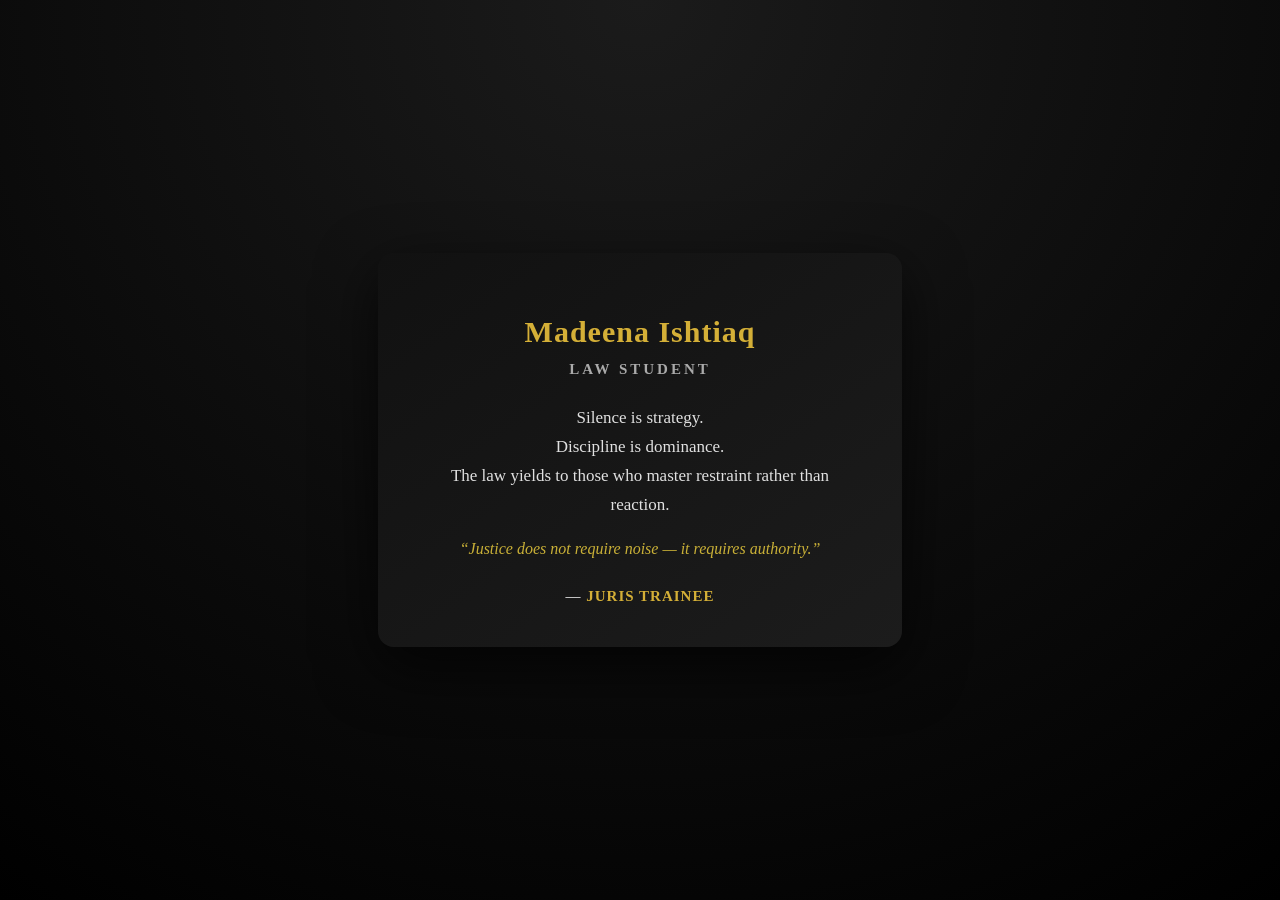
==== index.html @ c1be45f3 "Update index.html" ====
<!DOCTYPE html>
<html lang="en">
<head>
<meta charset="UTF-8">
<title>MAGISTRATE</title>

<style>
body {
  margin: 0;
  height: 100vh;
  background: radial-gradient(circle at top, #1b1b1b, #000000);
  display: flex;
  justify-content: center;
  align-items: center;
  font-family: "Georgia", serif;
  overflow: hidden;
}

.card {
  background: linear-gradient(145deg, #111, #1c1c1c);
  padding: 42px;
  border-radius: 16px;
  max-width: 440px;
  width: 85%;
  text-align: center;
  box-shadow: 0 20px 60px rgba(0,0,0,0.7);
  animation: fadeIn 2.5s ease forwards;
}

h1 {
  font-size: 30px;
  color: #d4af37; /* gold */
  margin-bottom: 6px;
  letter-spacing: 1px;
}

h2 {
  font-size: 15px;
  color: #aaa;
  letter-spacing: 3px;
  margin-bottom: 26px;
}

p {
  font-size: 17px;
  line-height: 1.7;
  color: #e0e0e0;
}

.quote {
  margin-top: 20px;
  font-style: italic;
  color: #c9b037;
  font-size: 16px;
}

.signature {
  margin-top: 30px;
  font-size: 15px;
  letter-spacing: 1px;
  color: #ffffff;
}

.signature b {
  color: #d4af37;
}

/* Animation */
@keyframes fadeIn {
  from {
    opacity: 0;
    transform: translateY(25px);
  }
  to {
    opacity: 1;
    transform: translateY(0);
  }
}
</style>
</head>

<body>

<div class="card">
  <h1>Madeena Ishtiaq</h1>
  <h2>LAW STUDENT</h2>

  <p>
    Silence is strategy.<br>
    Discipline is dominance.<br>
    The law yields to those who master restraint rather than reaction.
  </p>

  <div class="quote">
    “Justice does not require noise — it requires authority.”
  </div>

  <div class="signature">
    — <b>JURIS TRAINEE</b>
  </div>
</div>

<audio autoplay loop>
  <source src="https://www.bensound.com/bensound-music/bensound-epic.mp3" type="audio/mpeg">
</audio>

</body>
</html>
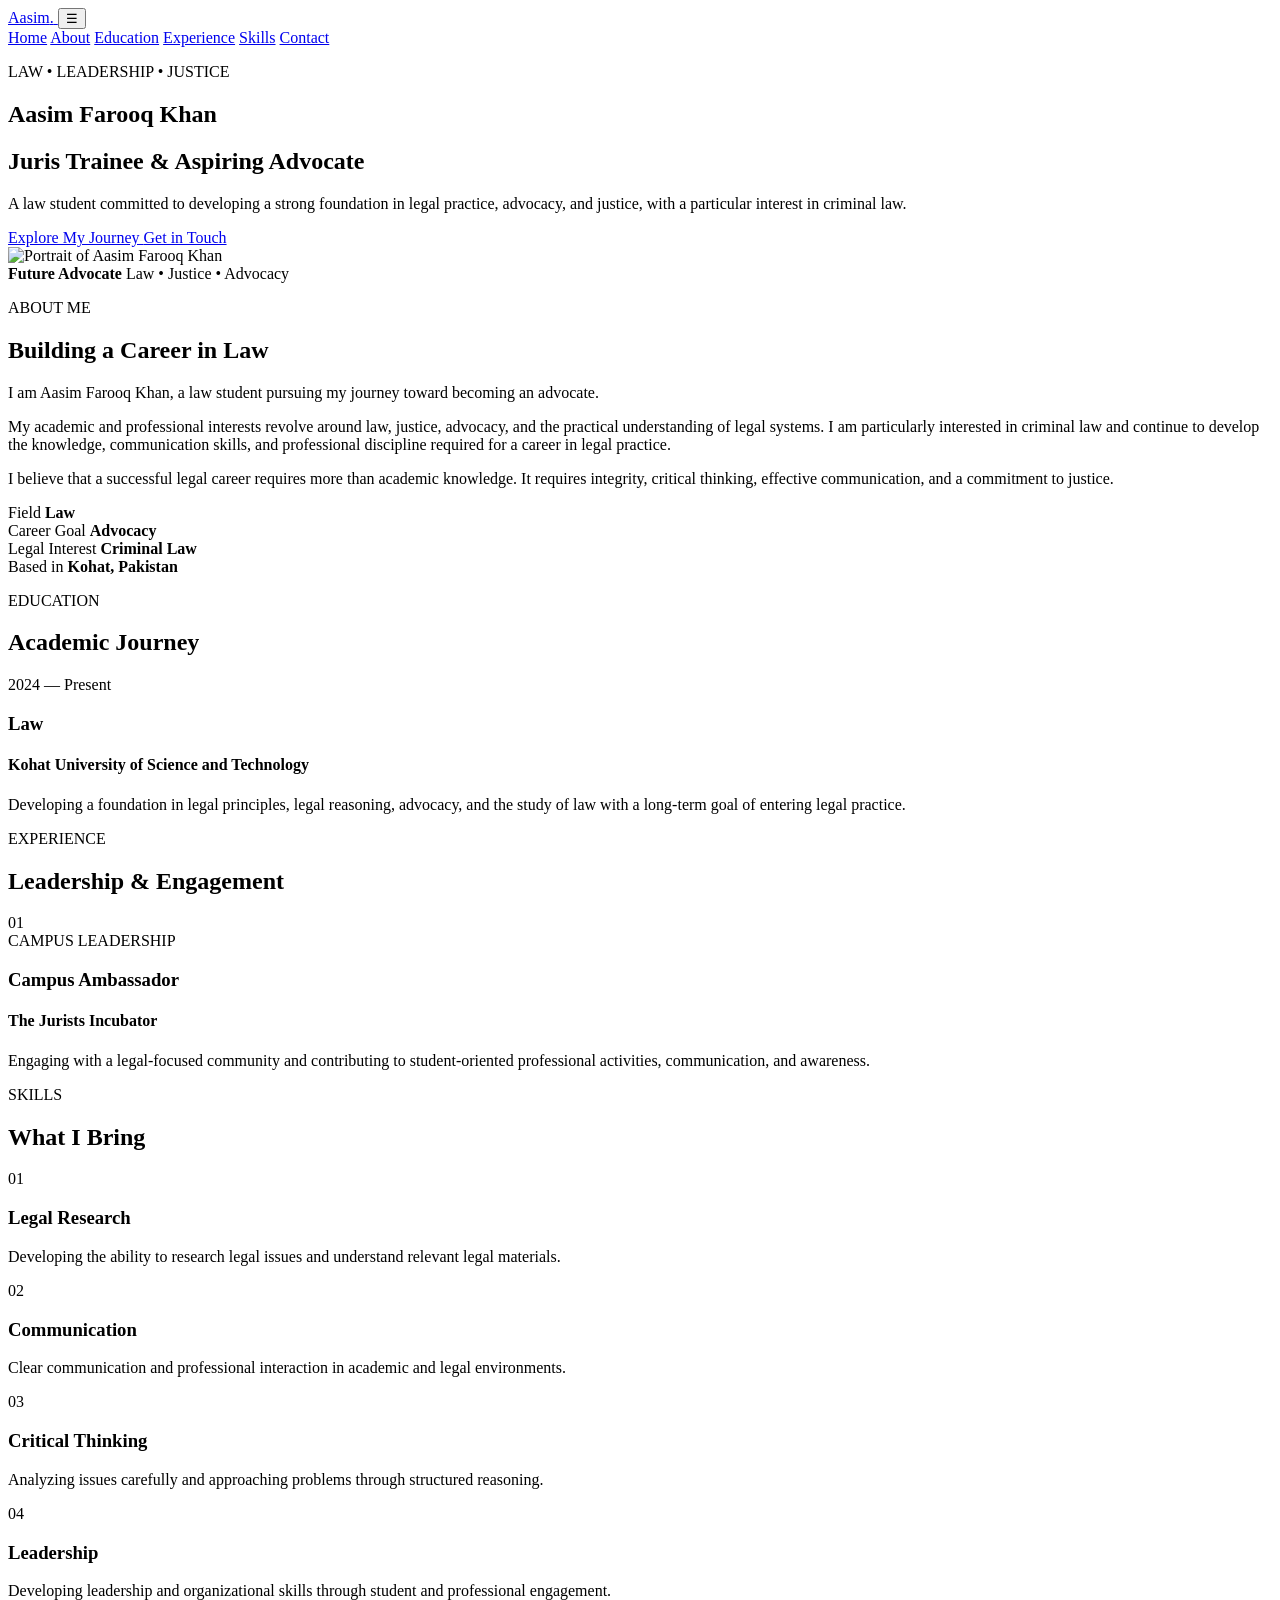
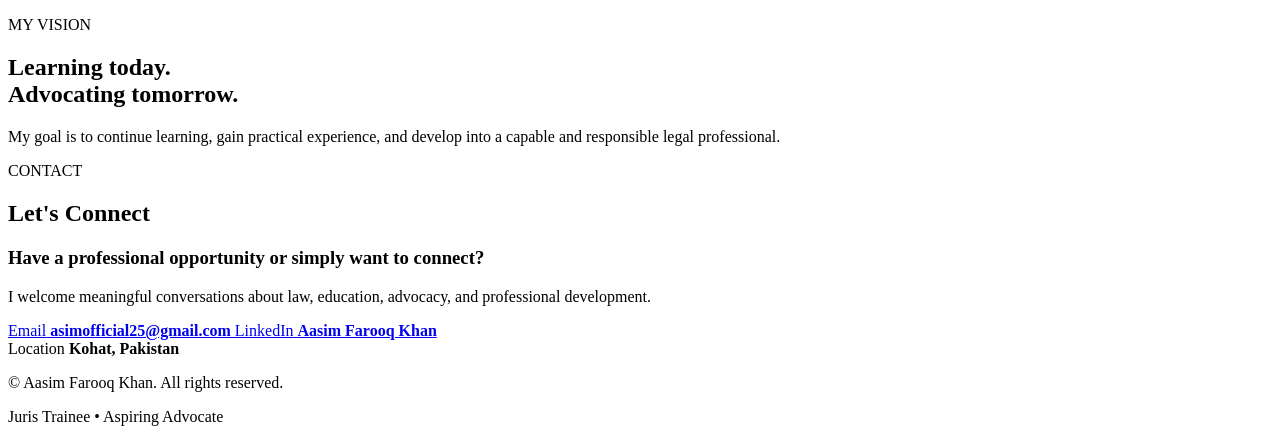
==== commit 9b128f72: "Create index.html" ====
--- a/index.html
+++ b/index.html
@@ -1,108 +1,440 @@
 <!DOCTYPE html>
 <html lang="en">
 <head>
-<meta charset="UTF-8">
-<title>MAGISTRATE</title>
-
-<style>
-body {
-  margin: 0;
-  height: 100vh;
-  background: radial-gradient(circle at top, #1b1b1b, #000000);
-  display: flex;
-  justify-content: center;
-  align-items: center;
-  font-family: "Georgia", serif;
-  overflow: hidden;
-}
-
-.card {
-  background: linear-gradient(145deg, #111, #1c1c1c);
-  padding: 42px;
-  border-radius: 16px;
-  max-width: 440px;
-  width: 85%;
-  text-align: center;
-  box-shadow: 0 20px 60px rgba(0,0,0,0.7);
-  animation: fadeIn 2.5s ease forwards;
-}
-
-h1 {
-  font-size: 30px;
-  color: #d4af37; /* gold */
-  margin-bottom: 6px;
-  letter-spacing: 1px;
-}
-
-h2 {
-  font-size: 15px;
-  color: #aaa;
-  letter-spacing: 3px;
-  margin-bottom: 26px;
-}
-
-p {
-  font-size: 17px;
-  line-height: 1.7;
-  color: #e0e0e0;
-}
-
-.quote {
-  margin-top: 20px;
-  font-style: italic;
-  color: #c9b037;
-  font-size: 16px;
-}
-
-.signature {
-  margin-top: 30px;
-  font-size: 15px;
-  letter-spacing: 1px;
-  color: #ffffff;
-}
-
-.signature b {
-  color: #d4af37;
-}
-
-/* Animation */
-@keyframes fadeIn {
-  from {
-    opacity: 0;
-    transform: translateY(25px);
-  }
-  to {
-    opacity: 1;
-    transform: translateY(0);
-  }
-}
-</style>
+    <meta charset="UTF-8">
+    <meta name="viewport" content="width=device-width, initial-scale=1.0">
+
+    <title>Aasim Farooq Khan | Juris Trainee</title>
+
+    <meta name="description"
+          content="Personal career website of Aasim Farooq Khan, a law student and aspiring advocate with an interest in criminal law.">
+
+    <link rel="stylesheet" href="style.css">
 </head>
 
 <body>
 
-<div class="card">
-  <h1>Madeena Ishtiaq</h1>
-  <h2>LAW STUDENT</h2>
-
-  <p>
-    Silence is strategy.<br>
-    Discipline is dominance.<br>
-    The law yields to those who master restraint rather than reaction.
-  </p>
-
-  <div class="quote">
-    “Justice does not require noise — it requires authority.”
-  </div>
-
-  <div class="signature">
-    — <b>JURIS TRAINEE</b>
-  </div>
-</div>
-
-<audio autoplay loop>
-  <source src="https://www.bensound.com/bensound-music/bensound-epic.mp3" type="audio/mpeg">
-</audio>
+    <!-- Navigation -->
+    <header class="navbar">
+        <div class="container nav-container">
+
+            <a href="#home" class="logo">
+                Aasim<span>.</span>
+            </a>
+
+            <button class="menu-toggle" id="menuToggle" aria-label="Open navigation">
+                ☰
+            </button>
+
+            <nav class="nav-links" id="navLinks">
+                <a href="#home">Home</a>
+                <a href="#about">About</a>
+                <a href="#education">Education</a>
+                <a href="#experience">Experience</a>
+                <a href="#skills">Skills</a>
+                <a href="#contact">Contact</a>
+            </nav>
+
+        </div>
+    </header>
+
+
+    <main>
+
+        <!-- Hero -->
+        <section class="hero" id="home">
+            <div class="container hero-container">
+
+                <div class="hero-content">
+
+                    <p class="eyebrow">
+                        LAW • LEADERSHIP • JUSTICE
+                    </p>
+
+                    <h1>
+                        Aasim Farooq
+                        <span>Khan</span>
+                    </h1>
+
+                    <h2>
+                        Juris Trainee & Aspiring Advocate
+                    </h2>
+
+                    <p class="hero-text">
+                        A law student committed to developing a strong foundation
+                        in legal practice, advocacy, and justice, with a particular
+                        interest in criminal law.
+                    </p>
+
+                    <div class="hero-buttons">
+                        <a href="#about" class="btn btn-primary">
+                            Explore My Journey
+                        </a>
+
+                        <a href="#contact" class="btn btn-outline">
+                            Get in Touch
+                        </a>
+                    </div>
+
+                </div>
+
+
+                <div class="hero-image">
+
+                    <div class="image-frame">
+                        <img
+                            src="assets/profile.jpg"
+                            alt="Portrait of Aasim Farooq Khan"
+                        >
+                    </div>
+
+                    <div class="image-caption">
+                        <strong>Future Advocate</strong>
+                        <span>Law • Justice • Advocacy</span>
+                    </div>
+
+                </div>
+
+            </div>
+        </section>
+
+
+        <!-- About -->
+        <section class="section" id="about">
+
+            <div class="container">
+
+                <div class="section-heading">
+                    <p class="section-label">ABOUT ME</p>
+                    <h2>Building a Career in Law</h2>
+                </div>
+
+                <div class="about-grid">
+
+                    <div class="about-text">
+
+                        <p>
+                            I am Aasim Farooq Khan, a law student pursuing my
+                            journey toward becoming an advocate.
+                        </p>
+
+                        <p>
+                            My academic and professional interests revolve around
+                            law, justice, advocacy, and the practical understanding
+                            of legal systems. I am particularly interested in
+                            criminal law and continue to develop the knowledge,
+                            communication skills, and professional discipline
+                            required for a career in legal practice.
+                        </p>
+
+                        <p>
+                            I believe that a successful legal career requires more
+                            than academic knowledge. It requires integrity,
+                            critical thinking, effective communication, and a
+                            commitment to justice.
+                        </p>
+
+                    </div>
+
+
+                    <div class="about-card">
+
+                        <div class="info-item">
+                            <span>Field</span>
+                            <strong>Law</strong>
+                        </div>
+
+                        <div class="info-item">
+                            <span>Career Goal</span>
+                            <strong>Advocacy</strong>
+                        </div>
+
+                        <div class="info-item">
+                            <span>Legal Interest</span>
+                            <strong>Criminal Law</strong>
+                        </div>
+
+                        <div class="info-item">
+                            <span>Based in</span>
+                            <strong>Kohat, Pakistan</strong>
+                        </div>
+
+                    </div>
+
+                </div>
+
+            </div>
+
+        </section>
+
+
+        <!-- Education -->
+        <section class="section section-alt" id="education">
+
+            <div class="container">
+
+                <div class="section-heading">
+                    <p class="section-label">EDUCATION</p>
+                    <h2>Academic Journey</h2>
+                </div>
+
+
+                <div class="timeline">
+
+                    <div class="timeline-item">
+
+                        <div class="timeline-dot"></div>
+
+                        <div class="timeline-content">
+
+                            <span class="timeline-date">
+                                2024 — Present
+                            </span>
+
+                            <h3>Law</h3>
+
+                            <h4>
+                                Kohat University of Science and Technology
+                            </h4>
+
+                            <p>
+                                Developing a foundation in legal principles,
+                                legal reasoning, advocacy, and the study of law
+                                with a long-term goal of entering legal practice.
+                            </p>
+
+                        </div>
+
+                    </div>
+
+                </div>
+
+            </div>
+
+        </section>
+
+
+        <!-- Experience -->
+        <section class="section" id="experience">
+
+            <div class="container">
+
+                <div class="section-heading">
+                    <p class="section-label">EXPERIENCE</p>
+                    <h2>Leadership & Engagement</h2>
+                </div>
+
+
+                <div class="experience-card">
+
+                    <div class="experience-number">
+                        01
+                    </div>
+
+                    <div class="experience-content">
+
+                        <span class="experience-tag">
+                            CAMPUS LEADERSHIP
+                        </span>
+
+                        <h3>
+                            Campus Ambassador
+                        </h3>
+
+                        <h4>
+                            The Jurists Incubator
+                        </h4>
+
+                        <p>
+                            Engaging with a legal-focused community and
+                            contributing to student-oriented professional
+                            activities, communication, and awareness.
+                        </p>
+
+                    </div>
+
+                </div>
+
+            </div>
+
+        </section>
+
+
+        <!-- Skills -->
+        <section class="section section-alt" id="skills">
+
+            <div class="container">
+
+                <div class="section-heading">
+                    <p class="section-label">SKILLS</p>
+                    <h2>What I Bring</h2>
+                </div>
+
+
+                <div class="skills-grid">
+
+                    <div class="skill-card">
+                        <span class="skill-icon">01</span>
+                        <h3>Legal Research</h3>
+                        <p>
+                            Developing the ability to research legal issues
+                            and understand relevant legal materials.
+                        </p>
+                    </div>
+
+                    <div class="skill-card">
+                        <span class="skill-icon">02</span>
+                        <h3>Communication</h3>
+                        <p>
+                            Clear communication and professional interaction
+                            in academic and legal environments.
+                        </p>
+                    </div>
+
+                    <div class="skill-card">
+                        <span class="skill-icon">03</span>
+                        <h3>Critical Thinking</h3>
+                        <p>
+                            Analyzing issues carefully and approaching
+                            problems through structured reasoning.
+                        </p>
+                    </div>
+
+                    <div class="skill-card">
+                        <span class="skill-icon">04</span>
+                        <h3>Leadership</h3>
+                        <p>
+                            Developing leadership and organizational skills
+                            through student and professional engagement.
+                        </p>
+                    </div>
+
+                </div>
+
+            </div>
+
+        </section>
+
+
+        <!-- Career Vision -->
+        <section class="vision">
+
+            <div class="container">
+
+                <div class="vision-content">
+
+                    <p class="section-label">
+                        MY VISION
+                    </p>
+
+                    <h2>
+                        Learning today.<br>
+                        Advocating tomorrow.
+                    </h2>
+
+                    <p>
+                        My goal is to continue learning, gain practical
+                        experience, and develop into a capable and responsible
+                        legal professional.
+                    </p>
+
+                </div>
+
+            </div>
+
+        </section>
+
+
+        <!-- Contact -->
+        <section class="section" id="contact">
+
+            <div class="container">
+
+                <div class="section-heading">
+                    <p class="section-label">CONTACT</p>
+                    <h2>Let's Connect</h2>
+                </div>
+
+
+                <div class="contact-grid">
+
+                    <div class="contact-intro">
+
+                        <h3>
+                            Have a professional opportunity or simply want to
+                            connect?
+                        </h3>
+
+                        <p>
+                            I welcome meaningful conversations about law,
+                            education, advocacy, and professional development.
+                        </p>
+
+                    </div>
+
+
+                    <div class="contact-details">
+
+                        <a
+                            href="mailto:asimofficial25@gmail.com"
+                            class="contact-item"
+                        >
+                            <span>Email</span>
+                            <strong>
+                                asimofficial25@gmail.com
+                            </strong>
+                        </a>
+
+                        <a
+                            href="https://www.linkedin.com/"
+                            target="_blank"
+                            rel="noopener noreferrer"
+                            class="contact-item"
+                        >
+                            <span>LinkedIn</span>
+                            <strong>
+                                Aasim Farooq Khan
+                            </strong>
+                        </a>
+
+                        <div class="contact-item">
+                            <span>Location</span>
+                            <strong>
+                                Kohat, Pakistan
+                            </strong>
+                        </div>
+
+                    </div>
+
+                </div>
+
+            </div>
+
+        </section>
+
+    </main>
+
+
+    <!-- Footer -->
+    <footer class="footer">
+
+        <div class="container footer-container">
+
+            <p>
+                © <span id="year"></span> Aasim Farooq Khan.
+                All rights reserved.
+            </p>
+
+            <p>
+                Juris Trainee • Aspiring Advocate
+            </p>
+
+        </div>
+
+    </footer>
+
+
+    <script src="script.js"></script>
 
 </body>
-</html>
+                          </html>
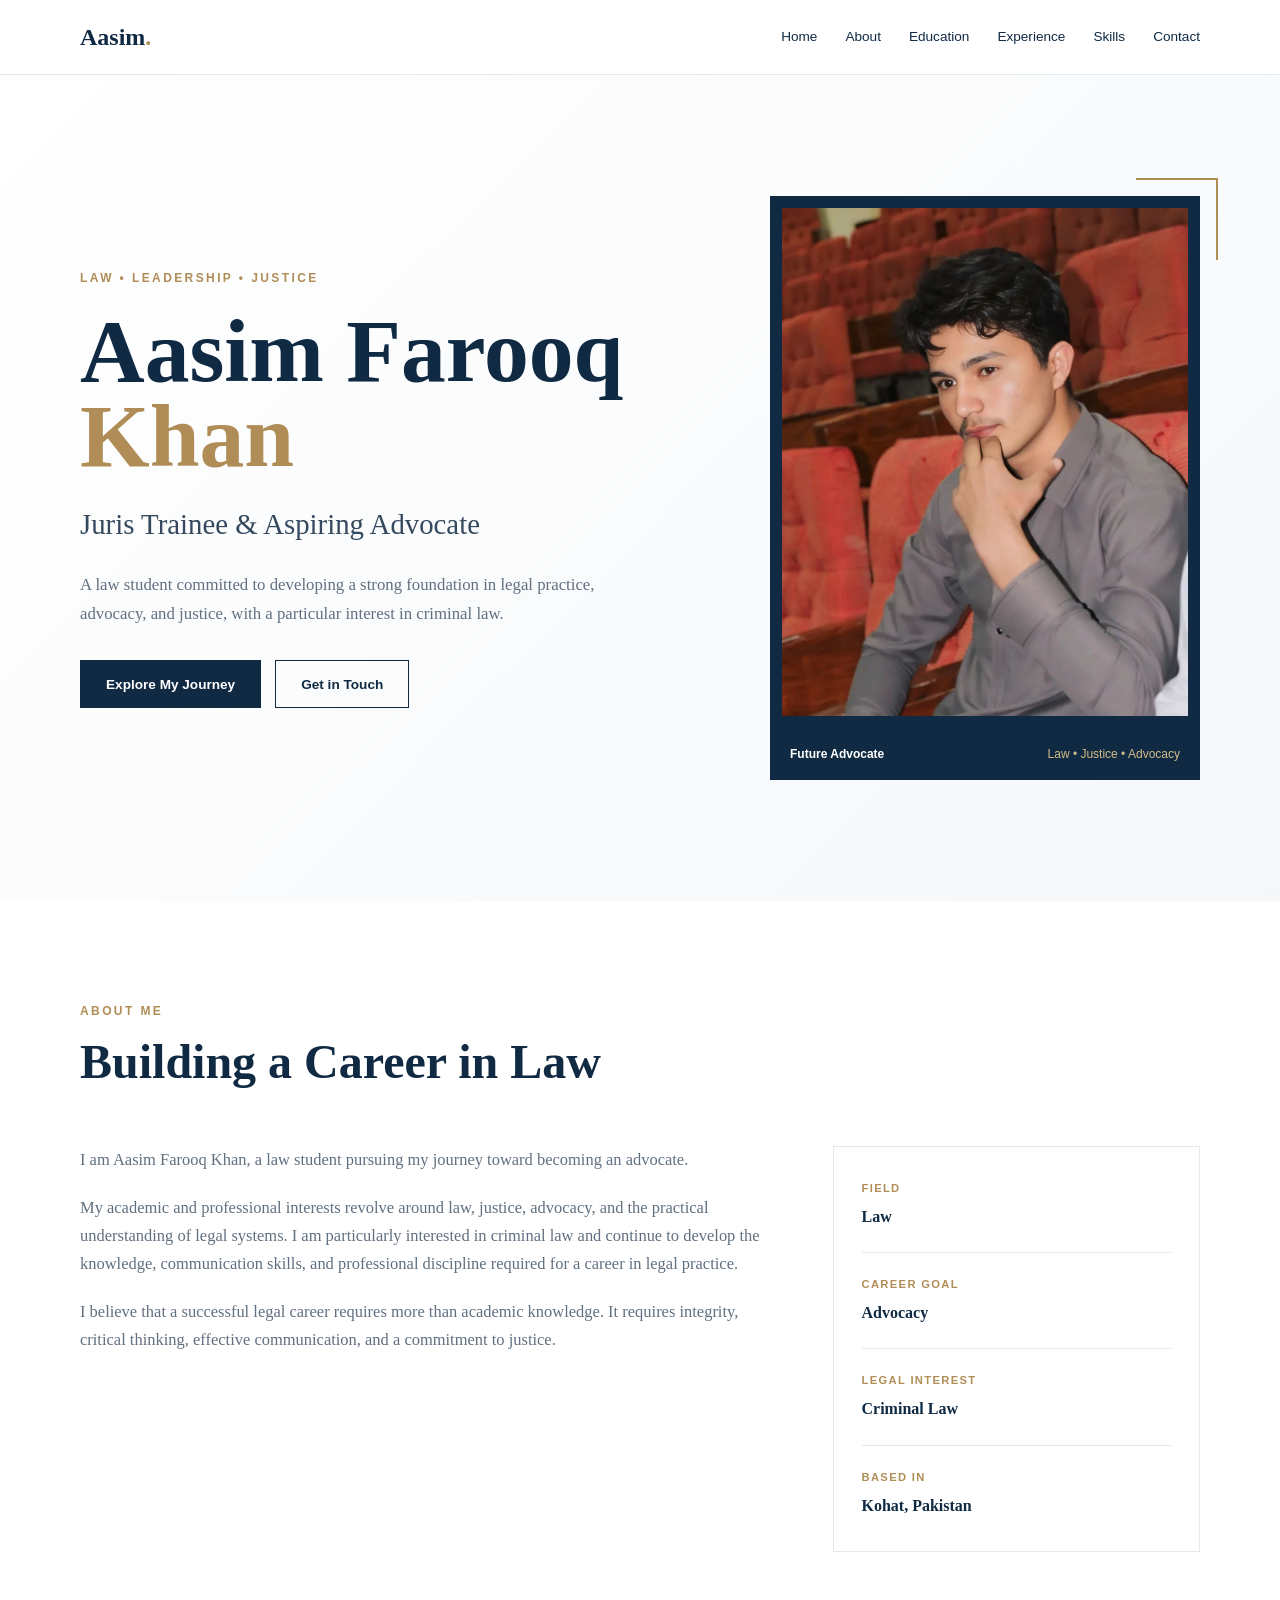
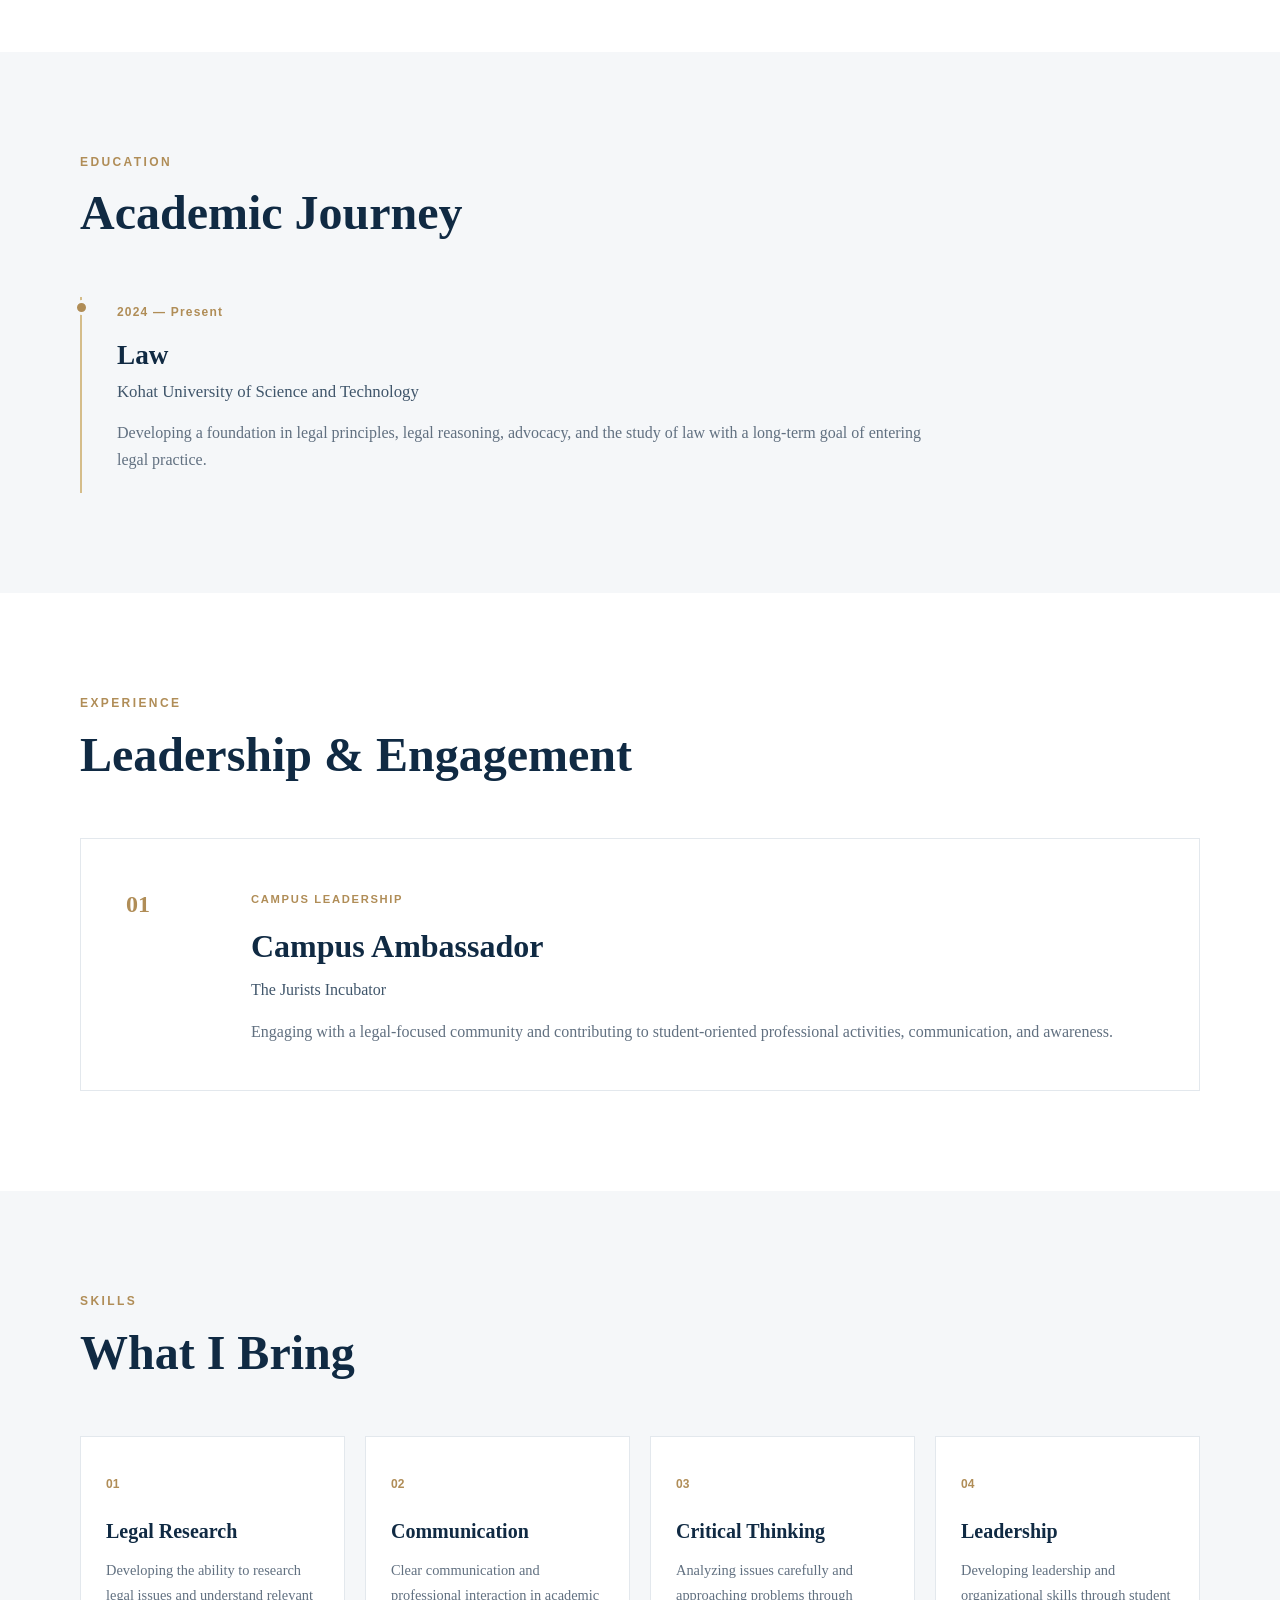
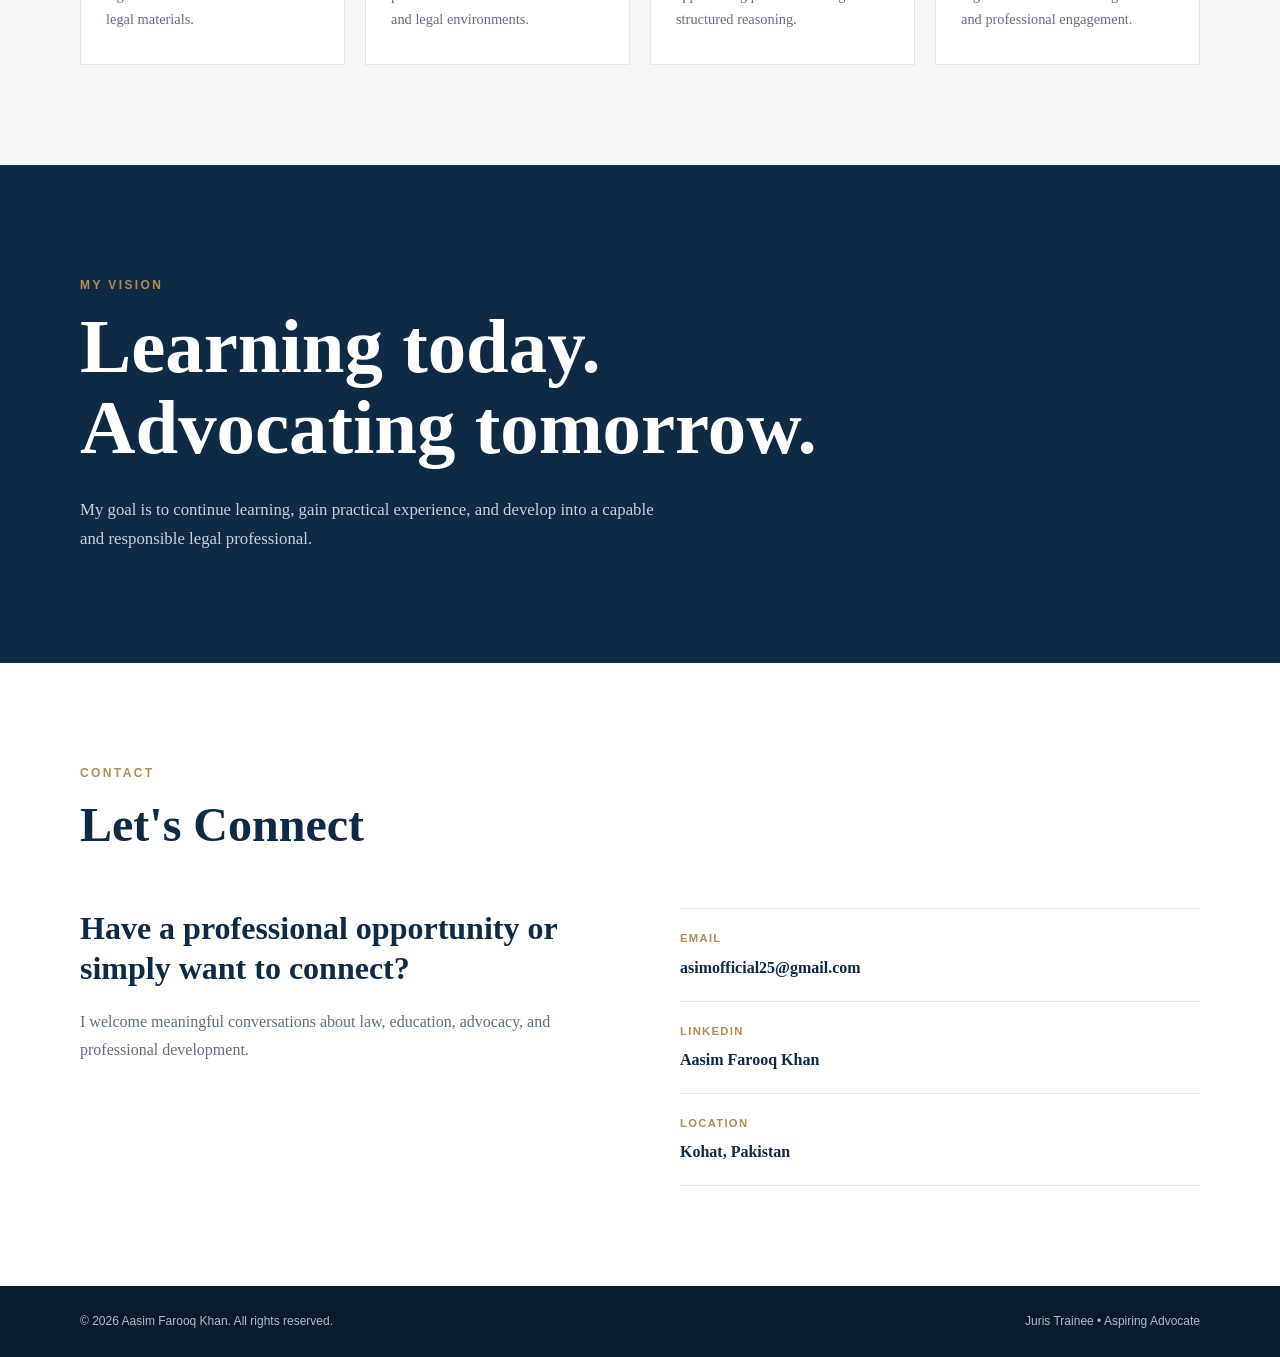
==== commit c6ab3178: "Update image source path in index.html" ====
--- a/index.html
+++ b/index.html
@@ -83,7 +83,7 @@
 
                     <div class="image-frame">
                         <img
-                            src="assets/profile.jpg"
+                            src="profile.jpg"
                             alt="Portrait of Aasim Farooq Khan"
                         >
                     </div>
--- a/style.css
+++ b/style.css
@@ -0,0 +1,688 @@
+/* =========================================
+   RESET
+========================================= */
+
+* {
+    margin: 0;
+    padding: 0;
+    box-sizing: border-box;
+}
+
+html {
+    scroll-behavior: smooth;
+    scroll-padding-top: 80px;
+}
+
+body {
+    font-family: Georgia, "Times New Roman", serif;
+    background: #ffffff;
+    color: #17202a;
+    line-height: 1.7;
+}
+
+img {
+    max-width: 100%;
+    display: block;
+}
+
+a {
+    color: inherit;
+    text-decoration: none;
+}
+
+
+/* =========================================
+   VARIABLES
+========================================= */
+
+:root {
+    --navy: #102a43;
+    --navy-dark: #081c2d;
+    --gold: #b08d57;
+    --gold-light: #d5bd8a;
+    --text: #17202a;
+    --muted: #617080;
+    --light: #f5f7f9;
+    --white: #ffffff;
+    --border: #e3e8ed;
+}
+
+
+/* =========================================
+   GENERAL
+========================================= */
+
+.container {
+    width: min(1120px, 90%);
+    margin: 0 auto;
+}
+
+.section {
+    padding: 100px 0;
+}
+
+.section-alt {
+    background: var(--light);
+}
+
+.section-heading {
+    max-width: 700px;
+    margin-bottom: 55px;
+}
+
+.section-label {
+    color: var(--gold);
+    font-family: Arial, sans-serif;
+    font-size: 0.75rem;
+    font-weight: 700;
+    letter-spacing: 0.2em;
+    margin-bottom: 12px;
+}
+
+.section-heading h2 {
+    color: var(--navy);
+    font-size: clamp(2rem, 4vw, 3rem);
+    line-height: 1.2;
+}
+
+
+/* =========================================
+   NAVIGATION
+========================================= */
+
+.navbar {
+    width: 100%;
+    background: rgba(255, 255, 255, 0.97);
+    border-bottom: 1px solid var(--border);
+    position: sticky;
+    top: 0;
+    z-index: 1000;
+}
+
+.nav-container {
+    min-height: 74px;
+    display: flex;
+    align-items: center;
+    justify-content: space-between;
+}
+
+.logo {
+    color: var(--navy);
+    font-size: 1.5rem;
+    font-weight: 700;
+}
+
+.logo span {
+    color: var(--gold);
+}
+
+.nav-links {
+    display: flex;
+    align-items: center;
+    gap: 28px;
+    font-family: Arial, sans-serif;
+    font-size: 0.85rem;
+}
+
+.nav-links a {
+    color: var(--navy);
+    transition: color 0.25s ease;
+}
+
+.nav-links a:hover {
+    color: var(--gold);
+}
+
+.menu-toggle {
+    display: none;
+    border: none;
+    background: transparent;
+    color: var(--navy);
+    font-size: 1.7rem;
+    cursor: pointer;
+}
+
+
+/* =========================================
+   HERO
+========================================= */
+
+.hero {
+    background:
+        linear-gradient(
+            135deg,
+            #ffffff 0%,
+            #f5f7f9 100%
+        );
+
+    min-height: calc(100vh - 74px);
+    display: flex;
+    align-items: center;
+
+    /* Important:
+       No excessive desktop top padding */
+    padding: 70px 0;
+}
+
+.hero-container {
+    display: grid;
+    grid-template-columns: 1.1fr 0.9fr;
+    gap: 80px;
+    align-items: center;
+}
+
+.eyebrow {
+    color: var(--gold);
+    font-family: Arial, sans-serif;
+    font-size: 0.75rem;
+    font-weight: 700;
+    letter-spacing: 0.2em;
+    margin-bottom: 20px;
+}
+
+.hero h1 {
+    color: var(--navy);
+    font-size: clamp(3rem, 7vw, 5.8rem);
+    line-height: 0.95;
+    margin-bottom: 22px;
+}
+
+.hero h1 span {
+    display: block;
+    color: var(--gold);
+}
+
+.hero h2 {
+    color: #35495e;
+    font-size: clamp(1.3rem, 2.5vw, 1.8rem);
+    font-weight: 400;
+    margin-bottom: 22px;
+}
+
+.hero-text {
+    max-width: 620px;
+    color: var(--muted);
+    font-size: 1.05rem;
+    margin-bottom: 32px;
+}
+
+.hero-buttons {
+    display: flex;
+    flex-wrap: wrap;
+    gap: 14px;
+}
+
+.btn {
+    display: inline-flex;
+    align-items: center;
+    justify-content: center;
+    min-height: 48px;
+    padding: 0 25px;
+    border: 1px solid var(--navy);
+    font-family: Arial, sans-serif;
+    font-size: 0.85rem;
+    font-weight: 700;
+    transition: all 0.25s ease;
+}
+
+.btn-primary {
+    background: var(--navy);
+    color: var(--white);
+}
+
+.btn-primary:hover {
+    background: var(--gold);
+    border-color: var(--gold);
+}
+
+.btn-outline {
+    color: var(--navy);
+}
+
+.btn-outline:hover {
+    background: var(--navy);
+    color: var(--white);
+}
+
+
+/* =========================================
+   HERO IMAGE
+========================================= */
+
+.hero-image {
+    position: relative;
+    max-width: 430px;
+    width: 100%;
+    margin-left: auto;
+}
+
+.image-frame {
+    position: relative;
+    background: var(--navy);
+    padding: 12px;
+}
+
+.image-frame::before {
+    content: "";
+    position: absolute;
+    top: -18px;
+    right: -18px;
+    width: 80px;
+    height: 80px;
+    border-top: 2px solid var(--gold);
+    border-right: 2px solid var(--gold);
+}
+
+.image-frame img {
+    width: 100%;
+    aspect-ratio: 4 / 5;
+    object-fit: cover;
+}
+
+.image-caption {
+    background: var(--navy);
+    color: var(--white);
+    padding: 16px 20px;
+    display: flex;
+    justify-content: space-between;
+    gap: 15px;
+    font-family: Arial, sans-serif;
+    font-size: 0.75rem;
+}
+
+.image-caption span {
+    color: var(--gold-light);
+}
+
+
+/* =========================================
+   ABOUT
+========================================= */
+
+.about-grid {
+    display: grid;
+    grid-template-columns: 1.3fr 0.7fr;
+    gap: 70px;
+    align-items: start;
+}
+
+.about-text p {
+    color: var(--muted);
+    margin-bottom: 20px;
+    font-size: 1.03rem;
+}
+
+.about-card {
+    border: 1px solid var(--border);
+    padding: 10px 28px;
+}
+
+.info-item {
+    padding: 22px 0;
+    border-bottom: 1px solid var(--border);
+}
+
+.info-item:last-child {
+    border-bottom: none;
+}
+
+.info-item span {
+    display: block;
+    color: var(--gold);
+    font-family: Arial, sans-serif;
+    font-size: 0.7rem;
+    font-weight: 700;
+    letter-spacing: 0.12em;
+    text-transform: uppercase;
+    margin-bottom: 5px;
+}
+
+.info-item strong {
+    color: var(--navy);
+}
+
+
+/* =========================================
+   TIMELINE
+========================================= */
+
+.timeline {
+    position: relative;
+    max-width: 850px;
+    padding-left: 35px;
+    border-left: 2px solid var(--gold-light);
+}
+
+.timeline-item {
+    position: relative;
+    padding-bottom: 20px;
+}
+
+.timeline-dot {
+    position: absolute;
+    left: -43px;
+    top: 3px;
+    width: 15px;
+    height: 15px;
+    border-radius: 50%;
+    background: var(--gold);
+    border: 3px solid var(--light);
+}
+
+.timeline-date {
+    color: var(--gold);
+    font-family: Arial, sans-serif;
+    font-size: 0.75rem;
+    font-weight: 700;
+    letter-spacing: 0.1em;
+}
+
+.timeline-content h3 {
+    color: var(--navy);
+    font-size: 1.7rem;
+    margin-top: 8px;
+}
+
+.timeline-content h4 {
+    color: #40566b;
+    font-size: 1.05rem;
+    font-weight: 400;
+    margin-bottom: 12px;
+}
+
+.timeline-content p {
+    color: var(--muted);
+}
+
+
+/* =========================================
+   EXPERIENCE
+========================================= */
+
+.experience-card {
+    display: grid;
+    grid-template-columns: 90px 1fr;
+    gap: 35px;
+    padding: 45px;
+    border: 1px solid var(--border);
+    background: var(--white);
+}
+
+.experience-number {
+    color: var(--gold);
+    font-size: 1.5rem;
+    font-weight: 700;
+}
+
+.experience-tag {
+    color: var(--gold);
+    font-family: Arial, sans-serif;
+    font-size: 0.7rem;
+    font-weight: 700;
+    letter-spacing: 0.15em;
+}
+
+.experience-content h3 {
+    color: var(--navy);
+    font-size: 2rem;
+    margin: 8px 0 2px;
+}
+
+.experience-content h4 {
+    color: #40566b;
+    font-weight: 400;
+    margin-bottom: 15px;
+}
+
+.experience-content p {
+    color: var(--muted);
+}
+
+
+/* =========================================
+   SKILLS
+========================================= */
+
+.skills-grid {
+    display: grid;
+    grid-template-columns: repeat(4, 1fr);
+    gap: 20px;
+}
+
+.skill-card {
+    background: var(--white);
+    border: 1px solid var(--border);
+    padding: 32px 25px;
+    transition: transform 0.25s ease, box-shadow 0.25s ease;
+}
+
+.skill-card:hover {
+    transform: translateY(-5px);
+    box-shadow: 0 15px 35px rgba(16, 42, 67, 0.08);
+}
+
+.skill-icon {
+    color: var(--gold);
+    font-family: Arial, sans-serif;
+    font-size: 0.75rem;
+    font-weight: 700;
+}
+
+.skill-card h3 {
+    color: var(--navy);
+    margin: 18px 0 10px;
+    font-size: 1.25rem;
+}
+
+.skill-card p {
+    color: var(--muted);
+    font-size: 0.9rem;
+}
+
+
+/* =========================================
+   VISION
+========================================= */
+
+.vision {
+    background: var(--navy);
+    color: var(--white);
+    padding: 110px 0;
+}
+
+.vision-content {
+    max-width: 760px;
+}
+
+.vision h2 {
+    font-size: clamp(2.7rem, 6vw, 5rem);
+    line-height: 1.05;
+    margin-bottom: 28px;
+}
+
+.vision p:last-child {
+    color: #c5d0da;
+    max-width: 600px;
+    font-size: 1.05rem;
+}
+
+
+/* =========================================
+   CONTACT
+========================================= */
+
+.contact-grid {
+    display: grid;
+    grid-template-columns: 1fr 1fr;
+    gap: 80px;
+}
+
+.contact-intro h3 {
+    color: var(--navy);
+    font-size: 2rem;
+    line-height: 1.25;
+    margin-bottom: 20px;
+}
+
+.contact-intro p {
+    color: var(--muted);
+}
+
+.contact-details {
+    border-top: 1px solid var(--border);
+}
+
+.contact-item {
+    display: block;
+    padding: 20px 0;
+    border-bottom: 1px solid var(--border);
+}
+
+.contact-item span {
+    display: block;
+    color: var(--gold);
+    font-family: Arial, sans-serif;
+    font-size: 0.7rem;
+    font-weight: 700;
+    letter-spacing: 0.12em;
+    text-transform: uppercase;
+    margin-bottom: 5px;
+}
+
+.contact-item strong {
+    color: var(--navy);
+    word-break: break-word;
+}
+
+
+/* =========================================
+   FOOTER
+========================================= */
+
+.footer {
+    background: var(--navy-dark);
+    color: #aebbc7;
+    padding: 25px 0;
+    font-family: Arial, sans-serif;
+    font-size: 0.75rem;
+}
+
+.footer-container {
+    display: flex;
+    justify-content: space-between;
+    gap: 20px;
+}
+
+
+/* =========================================
+   RESPONSIVE
+========================================= */
+
+@media (max-width: 900px) {
+
+    .hero-container {
+        grid-template-columns: 1fr;
+        gap: 55px;
+    }
+
+    .hero-image {
+        margin: 0 auto;
+    }
+
+    .about-grid {
+        grid-template-columns: 1fr;
+        gap: 40px;
+    }
+
+    .skills-grid {
+        grid-template-columns: repeat(2, 1fr);
+    }
+
+    .contact-grid {
+        grid-template-columns: 1fr;
+        gap: 45px;
+    }
+}
+
+
+@media (max-width: 700px) {
+
+    .section {
+        padding: 75px 0;
+    }
+
+    .navbar {
+        position: sticky;
+    }
+
+    .menu-toggle {
+        display: block;
+    }
+
+    .nav-links {
+        display: none;
+        position: absolute;
+        left: 0;
+        right: 0;
+        top: 74px;
+        background: var(--white);
+        border-bottom: 1px solid var(--border);
+        padding: 20px 5%;
+        flex-direction: column;
+        align-items: flex-start;
+        gap: 16px;
+    }
+
+    .nav-links.active {
+        display: flex;
+    }
+
+    .hero {
+        min-height: auto;
+        padding: 65px 0 80px;
+    }
+
+    .hero h1 {
+        font-size: clamp(2.8rem, 14vw, 4rem);
+    }
+
+    .hero-buttons {
+        flex-direction: column;
+        align-items: stretch;
+    }
+
+    .btn {
+        width: 100%;
+    }
+
+    .image-caption {
+        flex-direction: column;
+        gap: 4px;
+    }
+
+    .experience-card {
+        grid-template-columns: 1fr;
+        gap: 15px;
+        padding: 30px 25px;
+    }
+
+    .skills-grid {
+        grid-template-columns: 1fr;
+    }
+
+    .footer-container {
+        flex-direction: column;
+    }
+}
+
+
+@media (max-width: 400px) {
+
+    .hero h1 {
+        font-size: 2.7rem;
+    }
+
+    .vision h2 {
+        font-size: 2.5rem;
+    }
+}
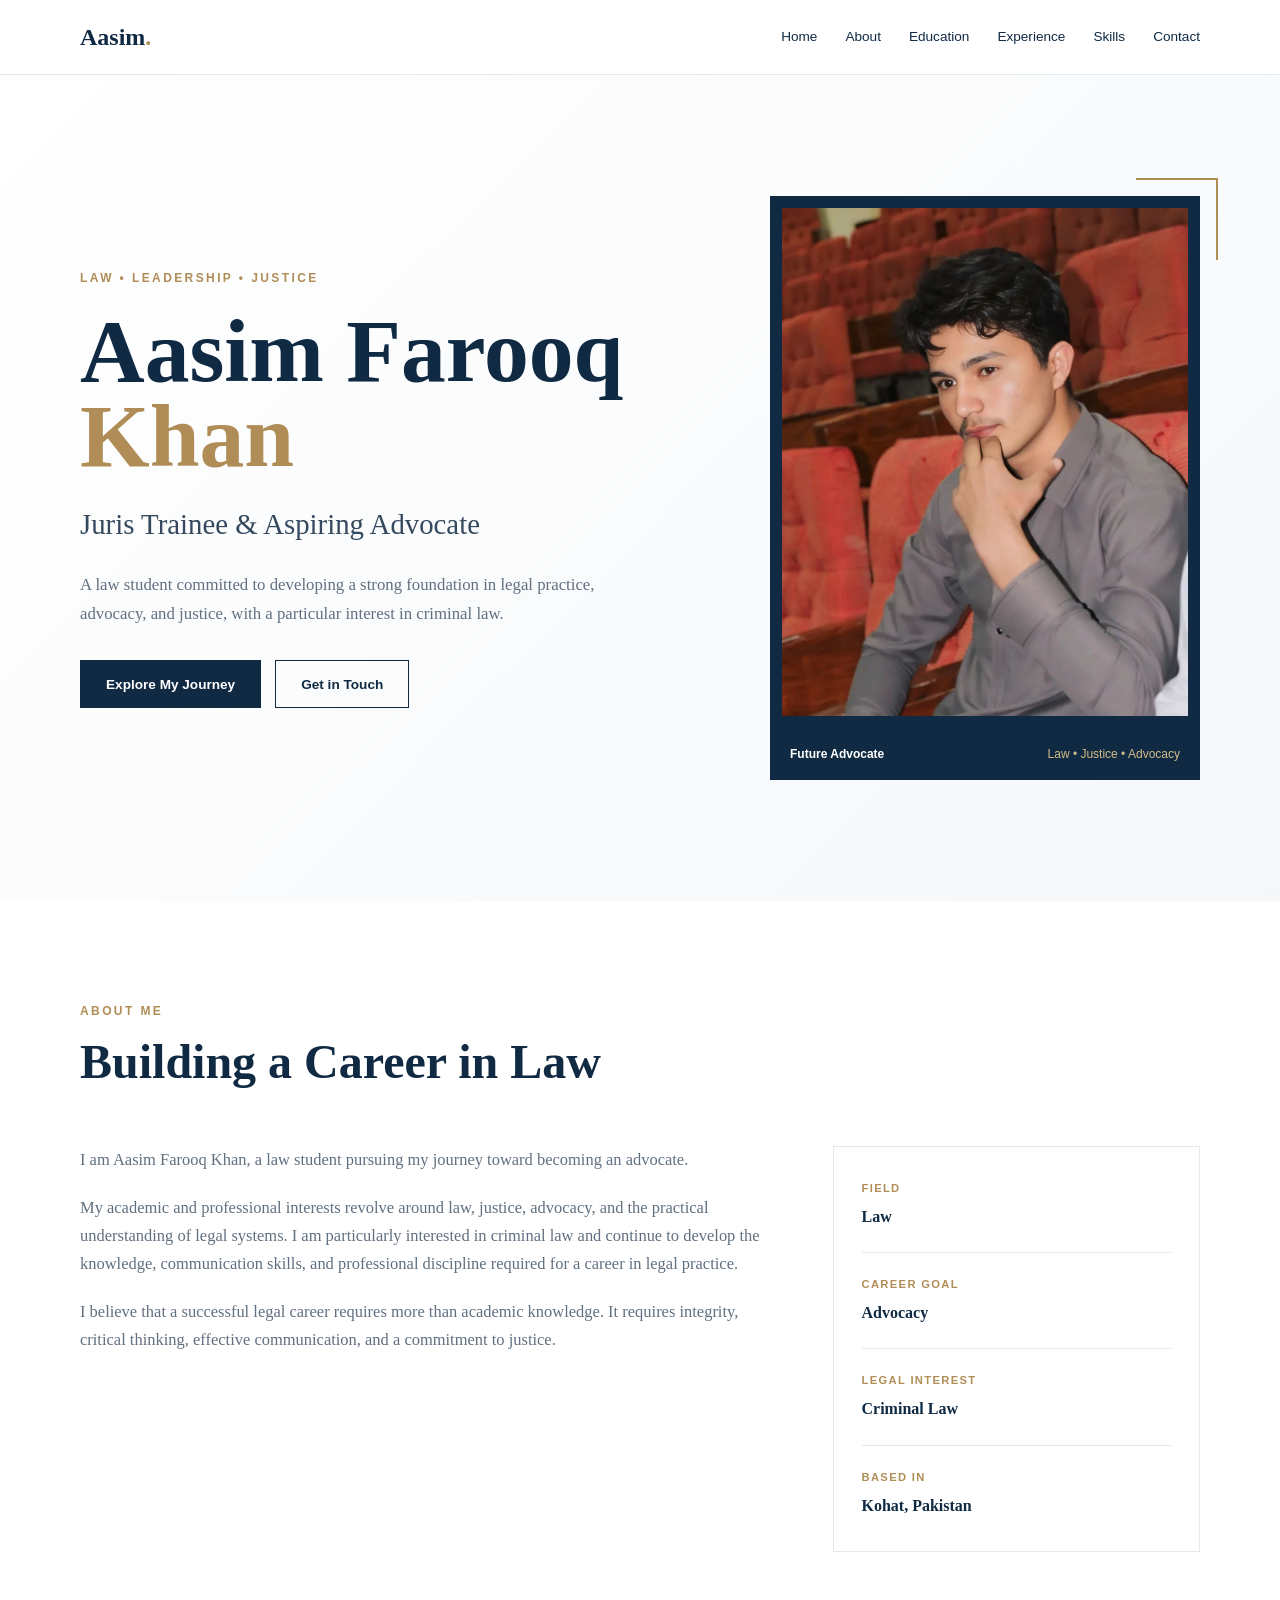
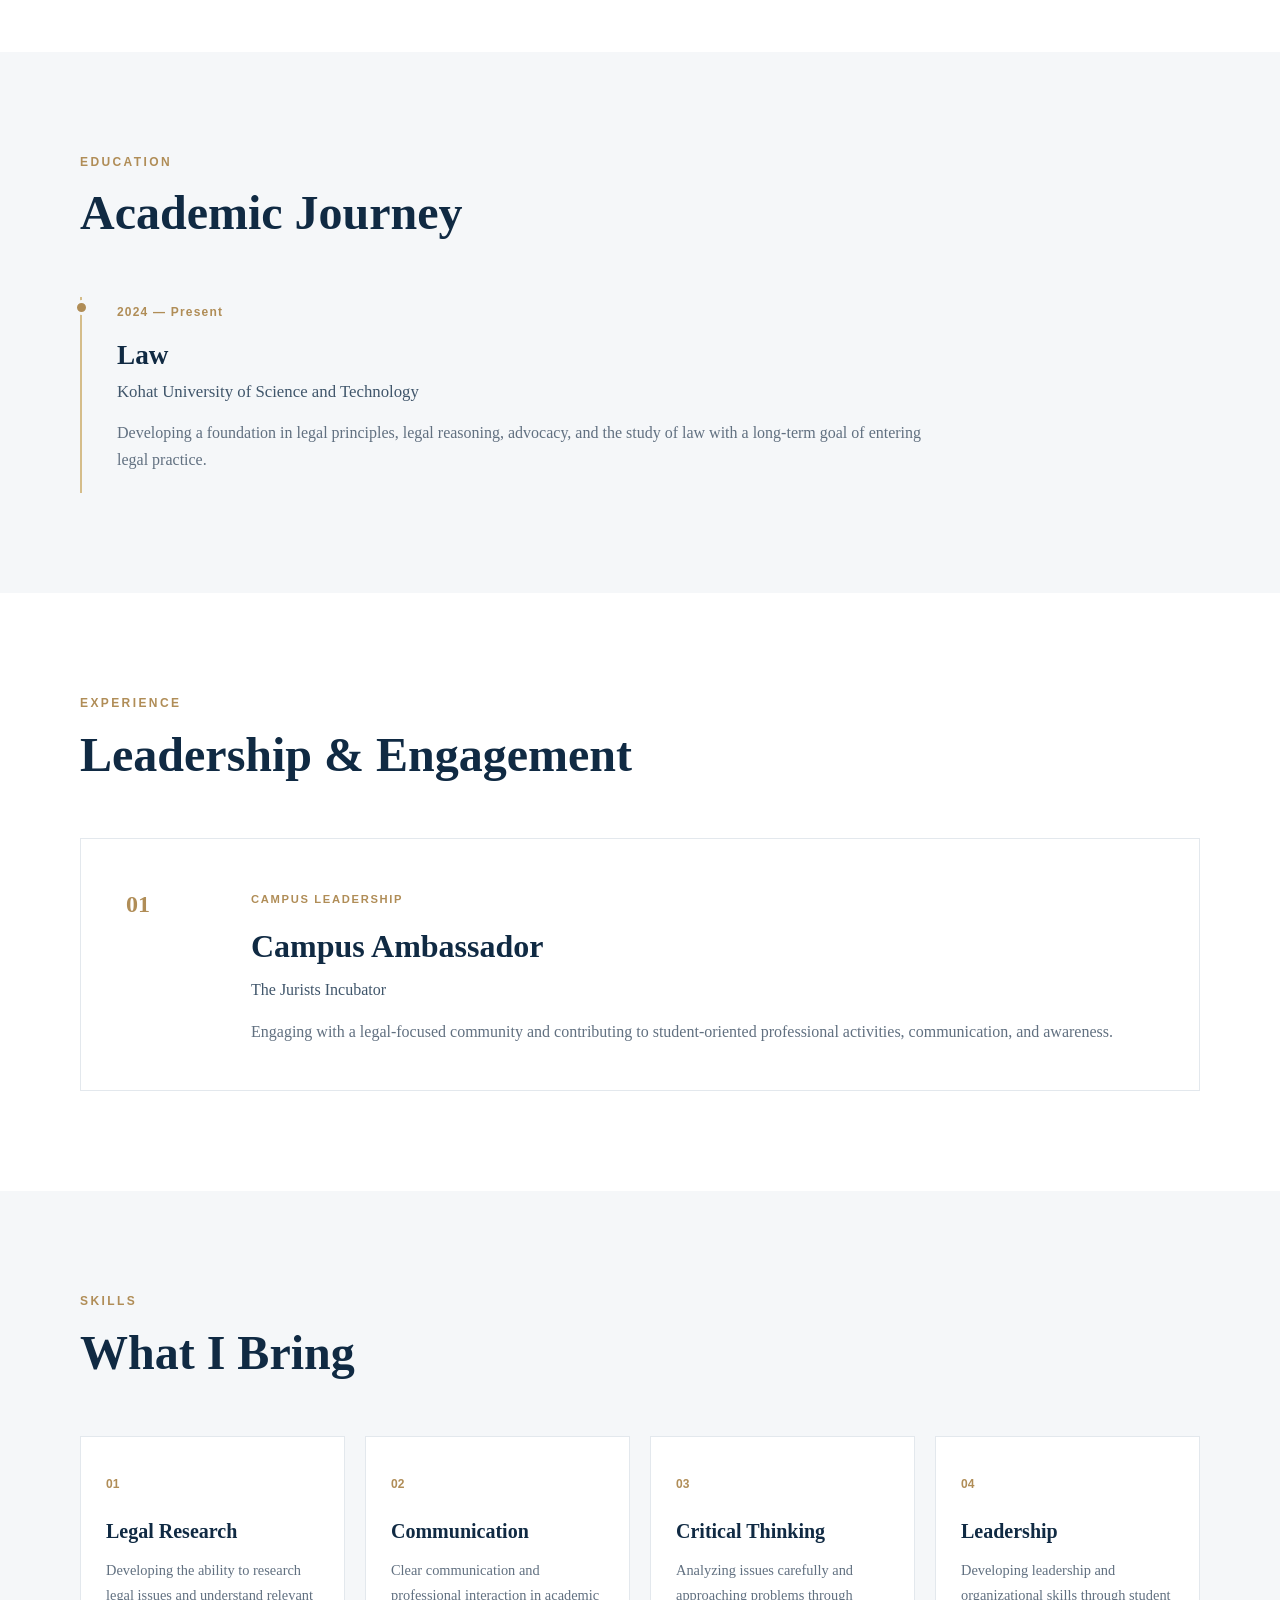
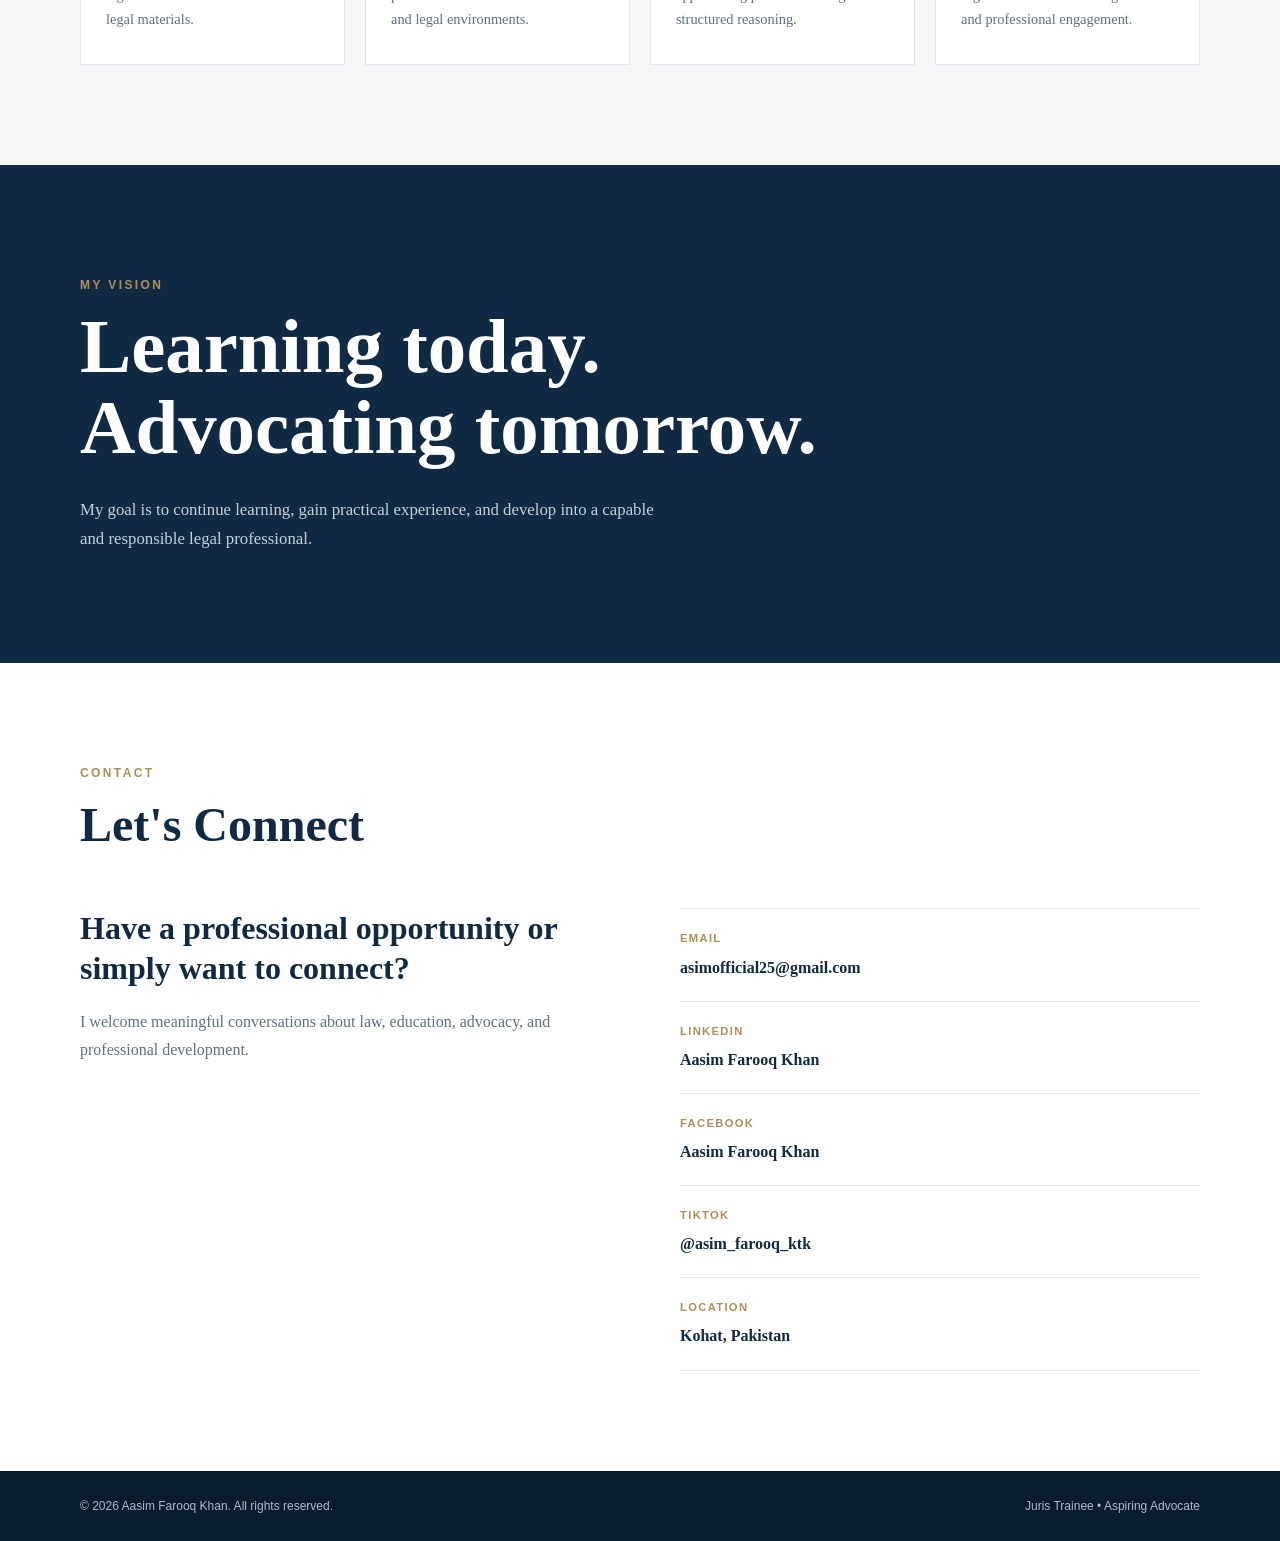
==== commit 893a7450: "Add Facebook and TikTok contact links" ====
--- a/index.html
+++ b/index.html
@@ -397,6 +397,29 @@
                             </strong>
                         </a>
 
+                       <a
+    href="https://www.facebook.com/share/1T7kK171sd/"
+    target="_blank"
+    rel="noopener noreferrer"
+    class="contact-item"
+>
+    <span>Facebook</span>
+    <strong>
+        Aasim Farooq Khan
+    </strong>
+</a>
+
+<a
+    href="https://www.tiktok.com/@asim_farooq_ktk?_r=1&_t=ZS-991MlKPFHd6"
+    target="_blank"
+    rel="noopener noreferrer"
+    class="contact-item"
+>
+    <span>TikTok</span>
+    <strong>
+        @asim_farooq_ktk
+    </strong>
+</a>
                         <div class="contact-item">
                             <span>Location</span>
                             <strong>
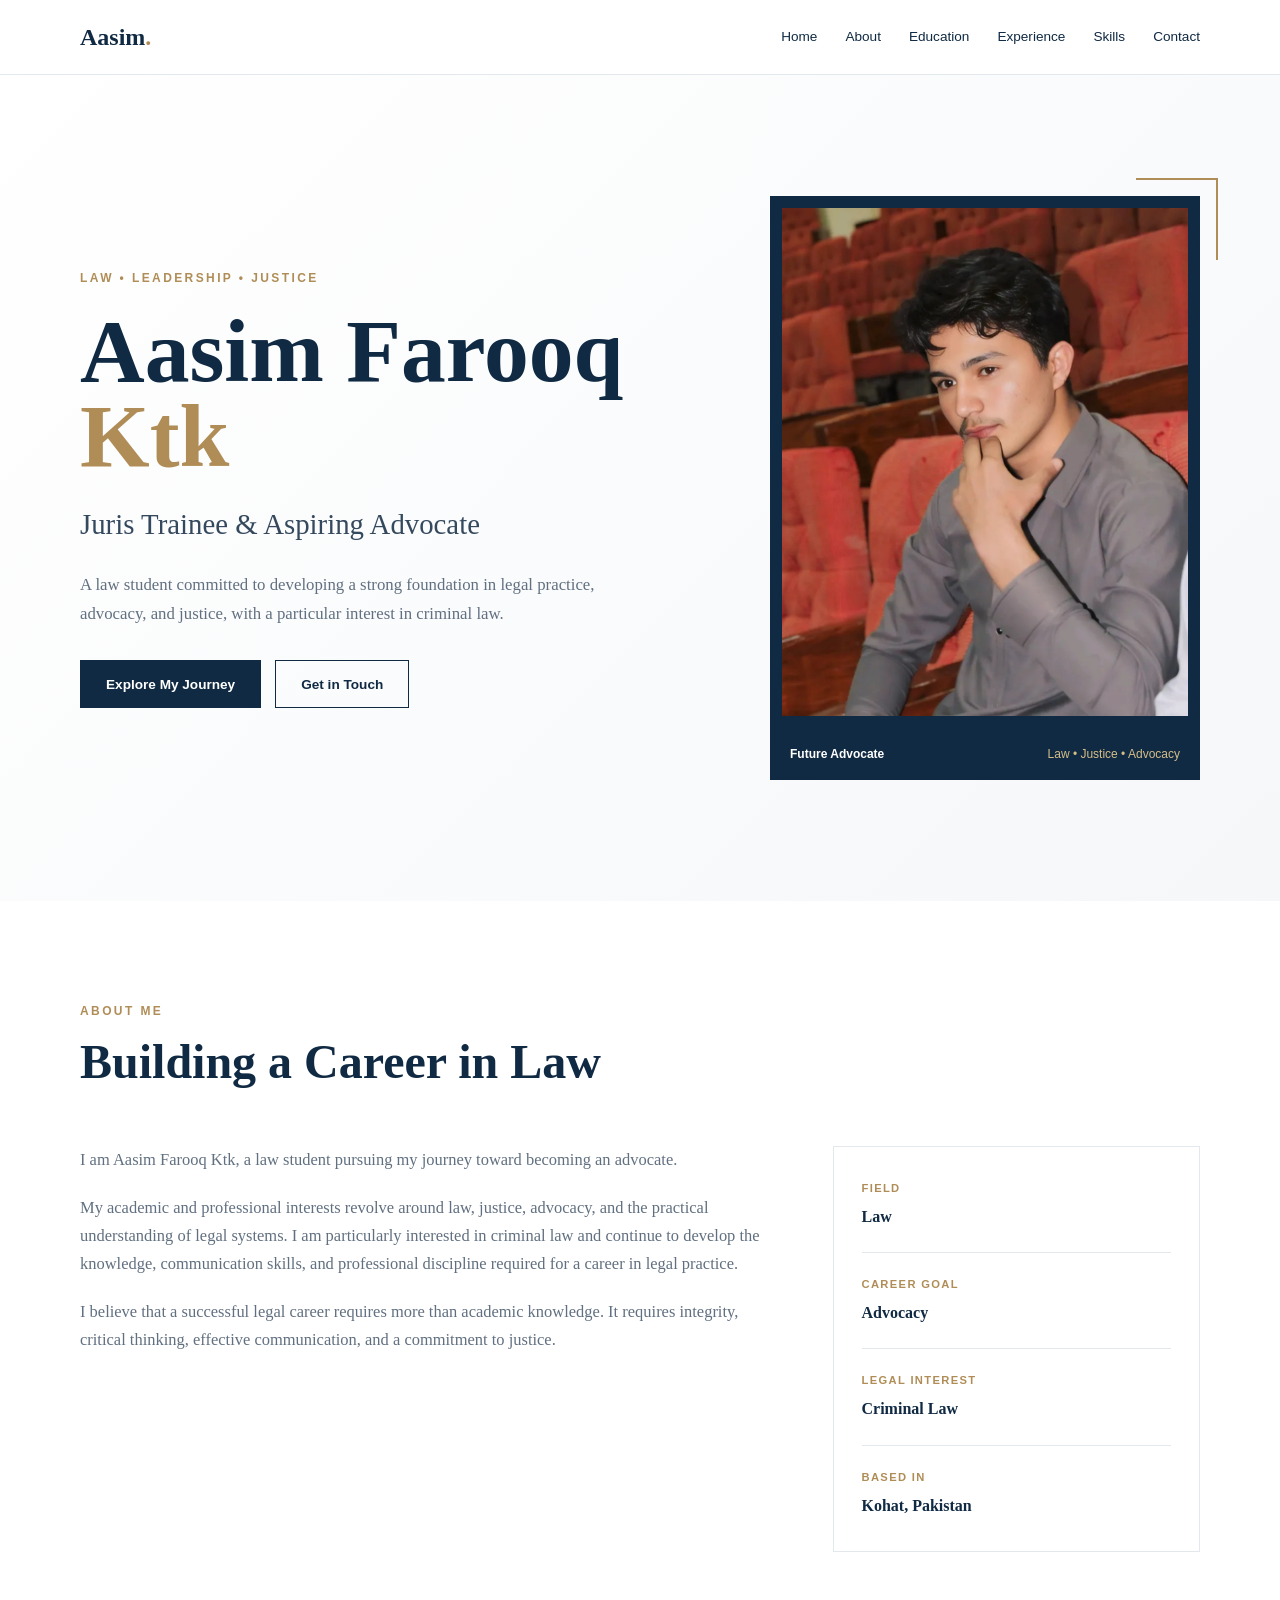
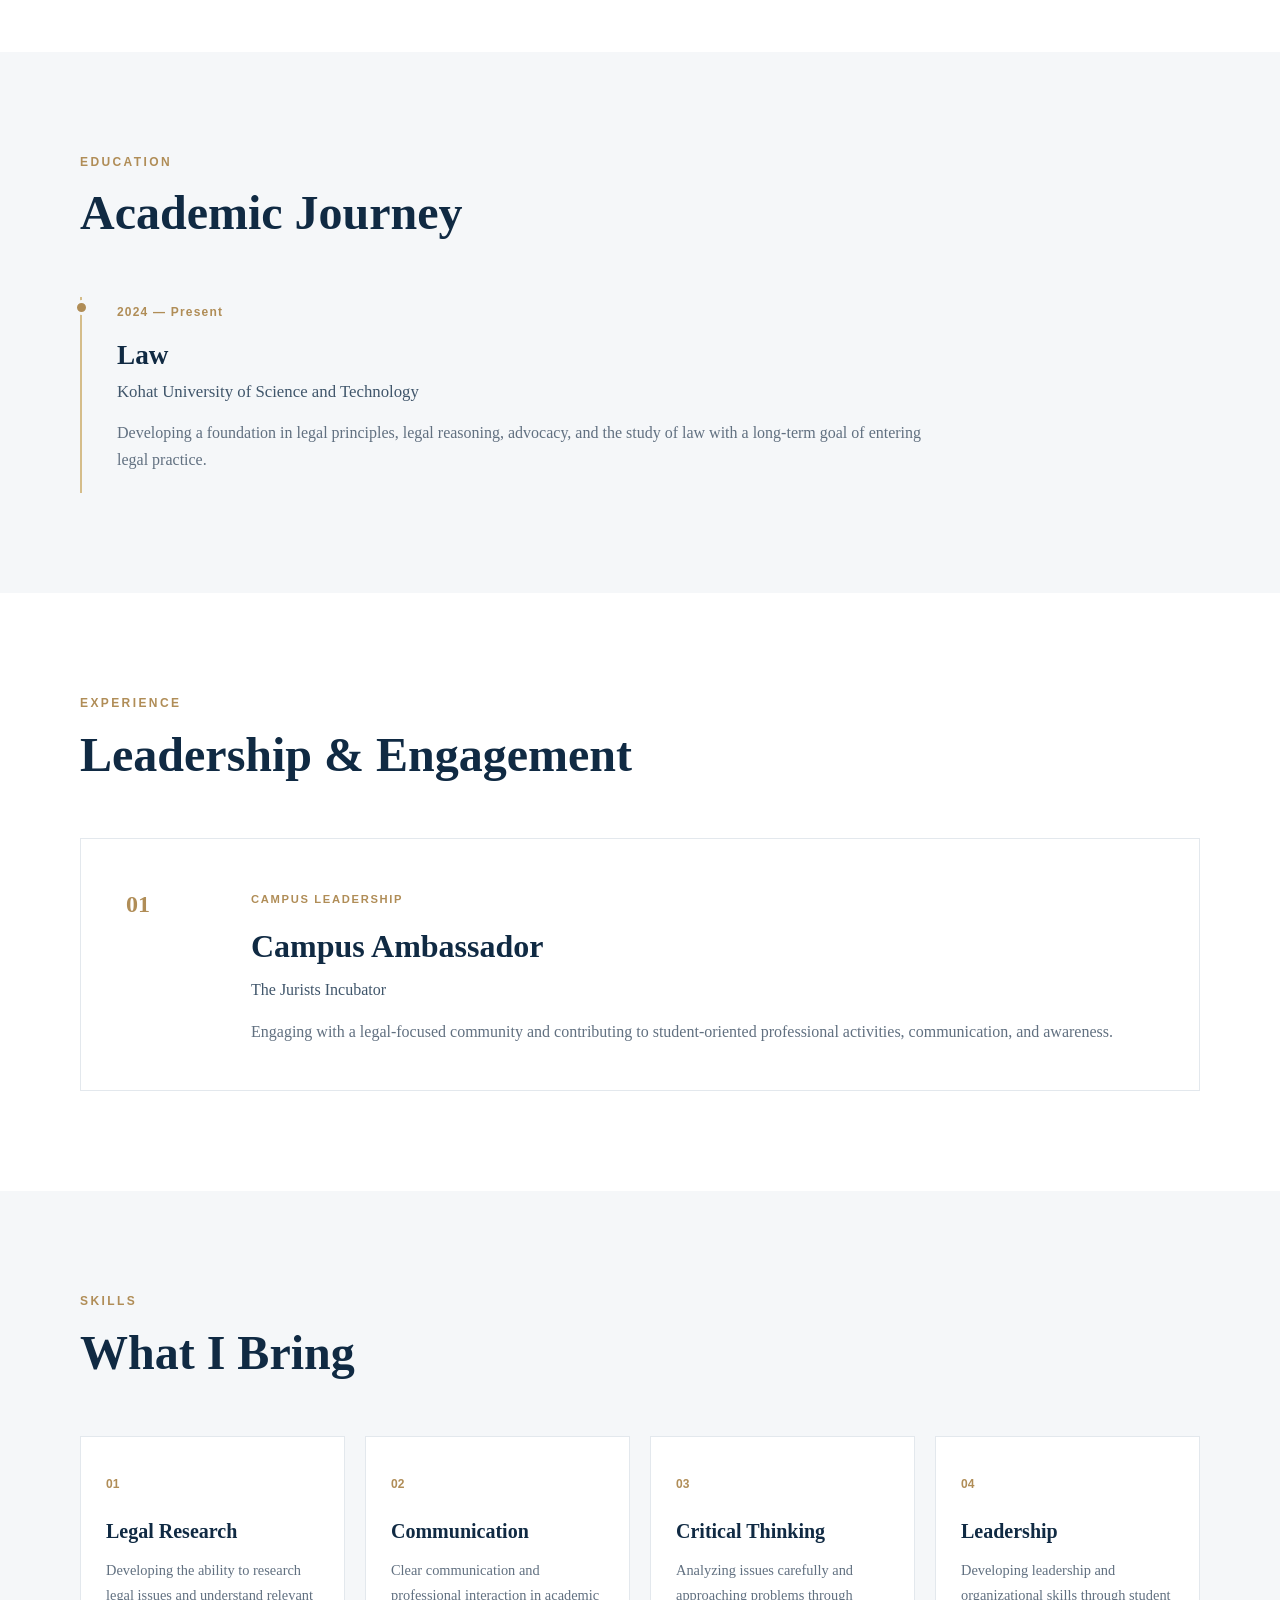
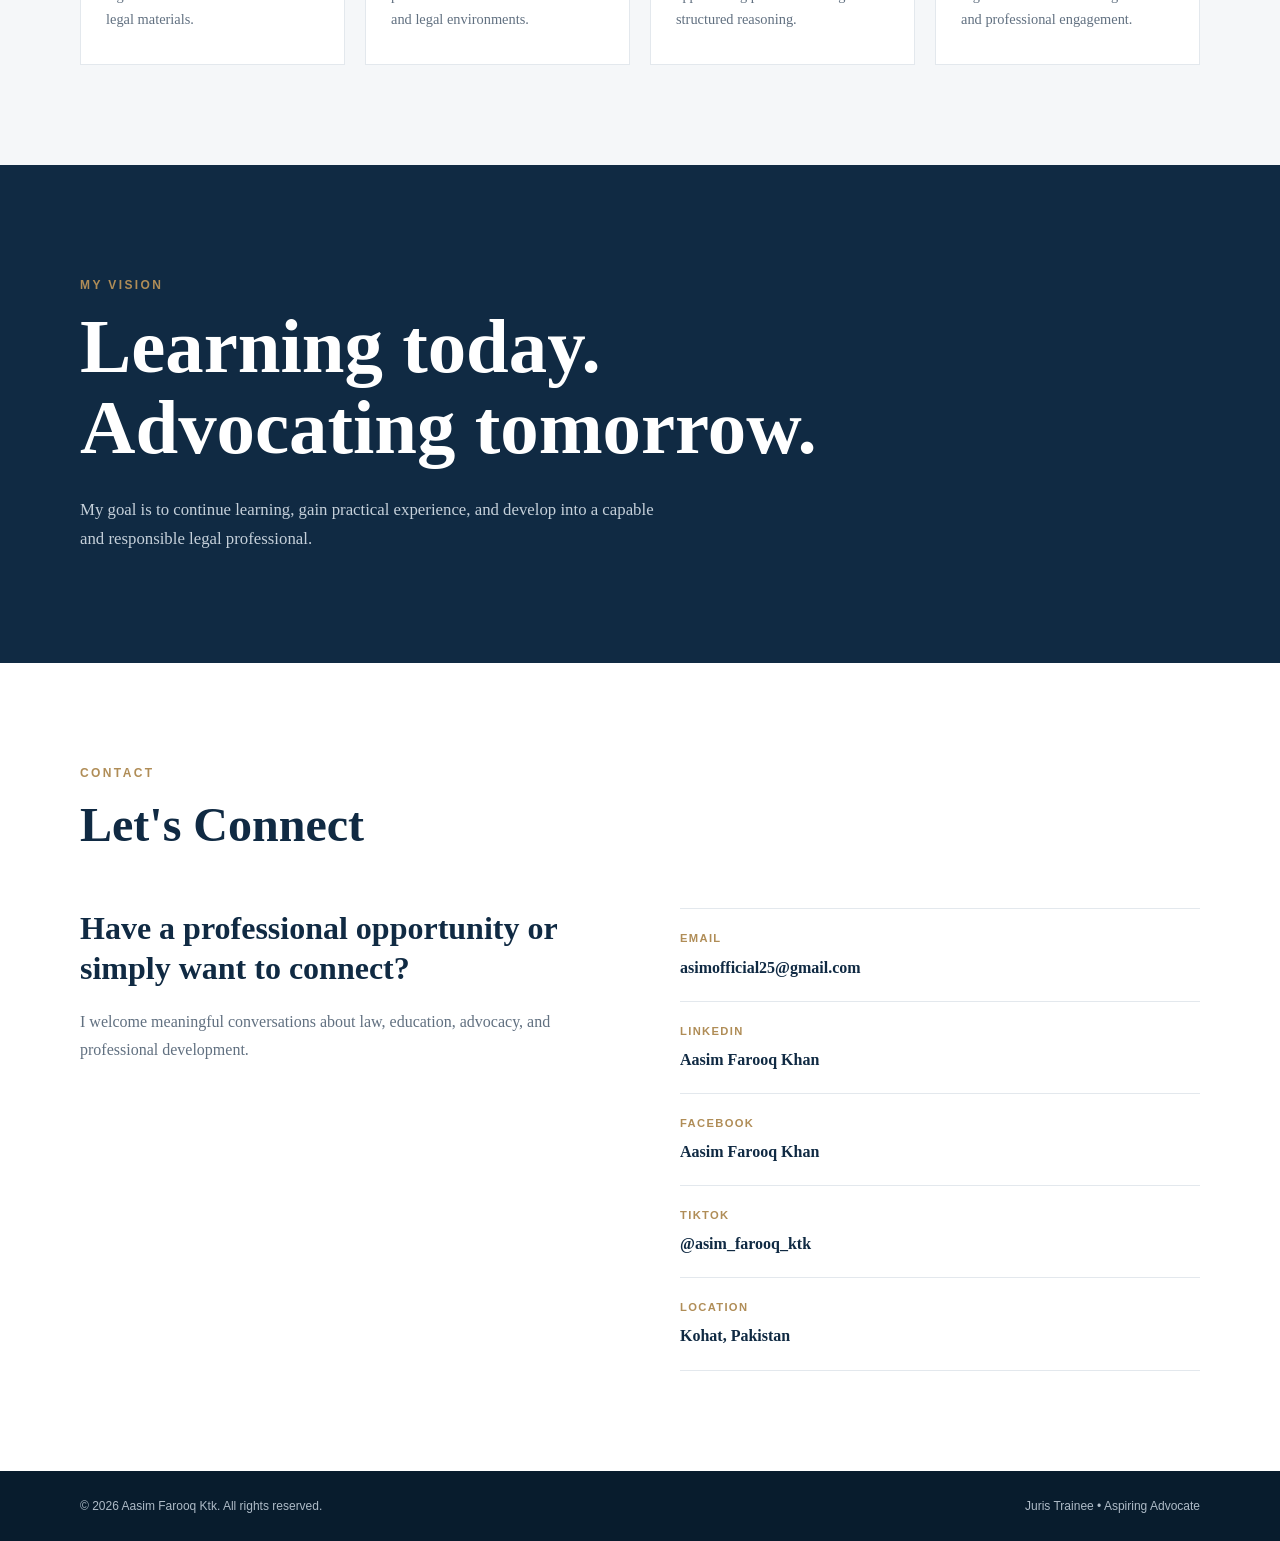
==== commit 5cf72b32: "Update name references from 'Khan' to 'Ktk'" ====
--- a/index.html
+++ b/index.html
@@ -4,10 +4,10 @@
     <meta charset="UTF-8">
     <meta name="viewport" content="width=device-width, initial-scale=1.0">
 
-    <title>Aasim Farooq Khan | Juris Trainee</title>
+    <title>Aasim Farooq Ktk</title>
 
     <meta name="description"
-          content="Personal career website of Aasim Farooq Khan, a law student and aspiring advocate with an interest in criminal law.">
+          content="Aasim Farooq Ktk - Juris trainee and aspiring advocate from Kohat, Pakistan, interested in criminal law, legal advocacy, justice, and professional development.">
 
     <link rel="stylesheet" href="style.css">
 </head>
@@ -53,7 +53,7 @@
 
                     <h1>
                         Aasim Farooq
-                        <span>Khan</span>
+                        <span>Ktk</span>
                     </h1>
 
                     <h2>
@@ -84,7 +84,7 @@
                     <div class="image-frame">
                         <img
                             src="profile.jpg"
-                            alt="Portrait of Aasim Farooq Khan"
+                            alt="Portrait of Aasim Farooq Ktk"
                         >
                     </div>
 
@@ -114,7 +114,7 @@
                     <div class="about-text">
 
                         <p>
-                            I am Aasim Farooq Khan, a law student pursuing my
+                            I am Aasim Farooq Ktk, a law student pursuing my
                             journey toward becoming an advocate.
                         </p>
 
@@ -444,7 +444,7 @@
         <div class="container footer-container">
 
             <p>
-                © <span id="year"></span> Aasim Farooq Khan.
+                © <span id="year"></span> Aasim Farooq Ktk.
                 All rights reserved.
             </p>
 
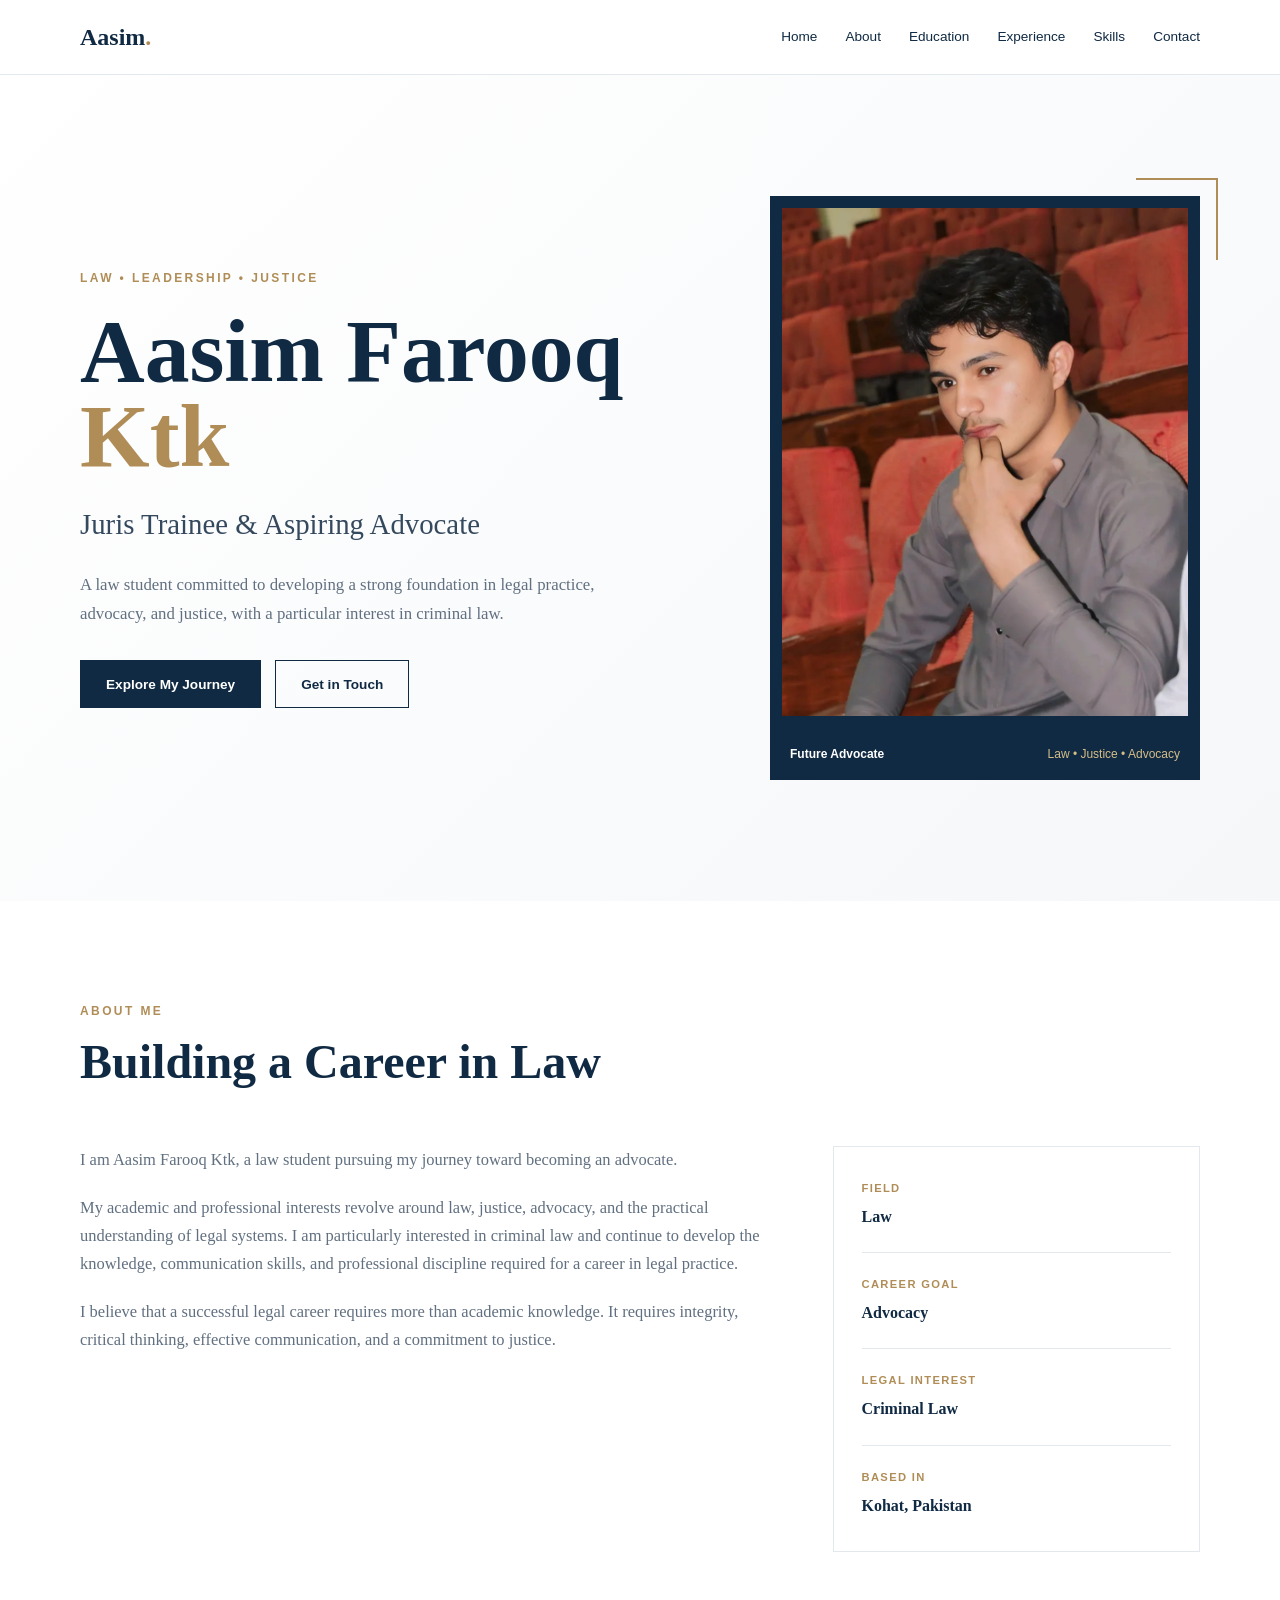
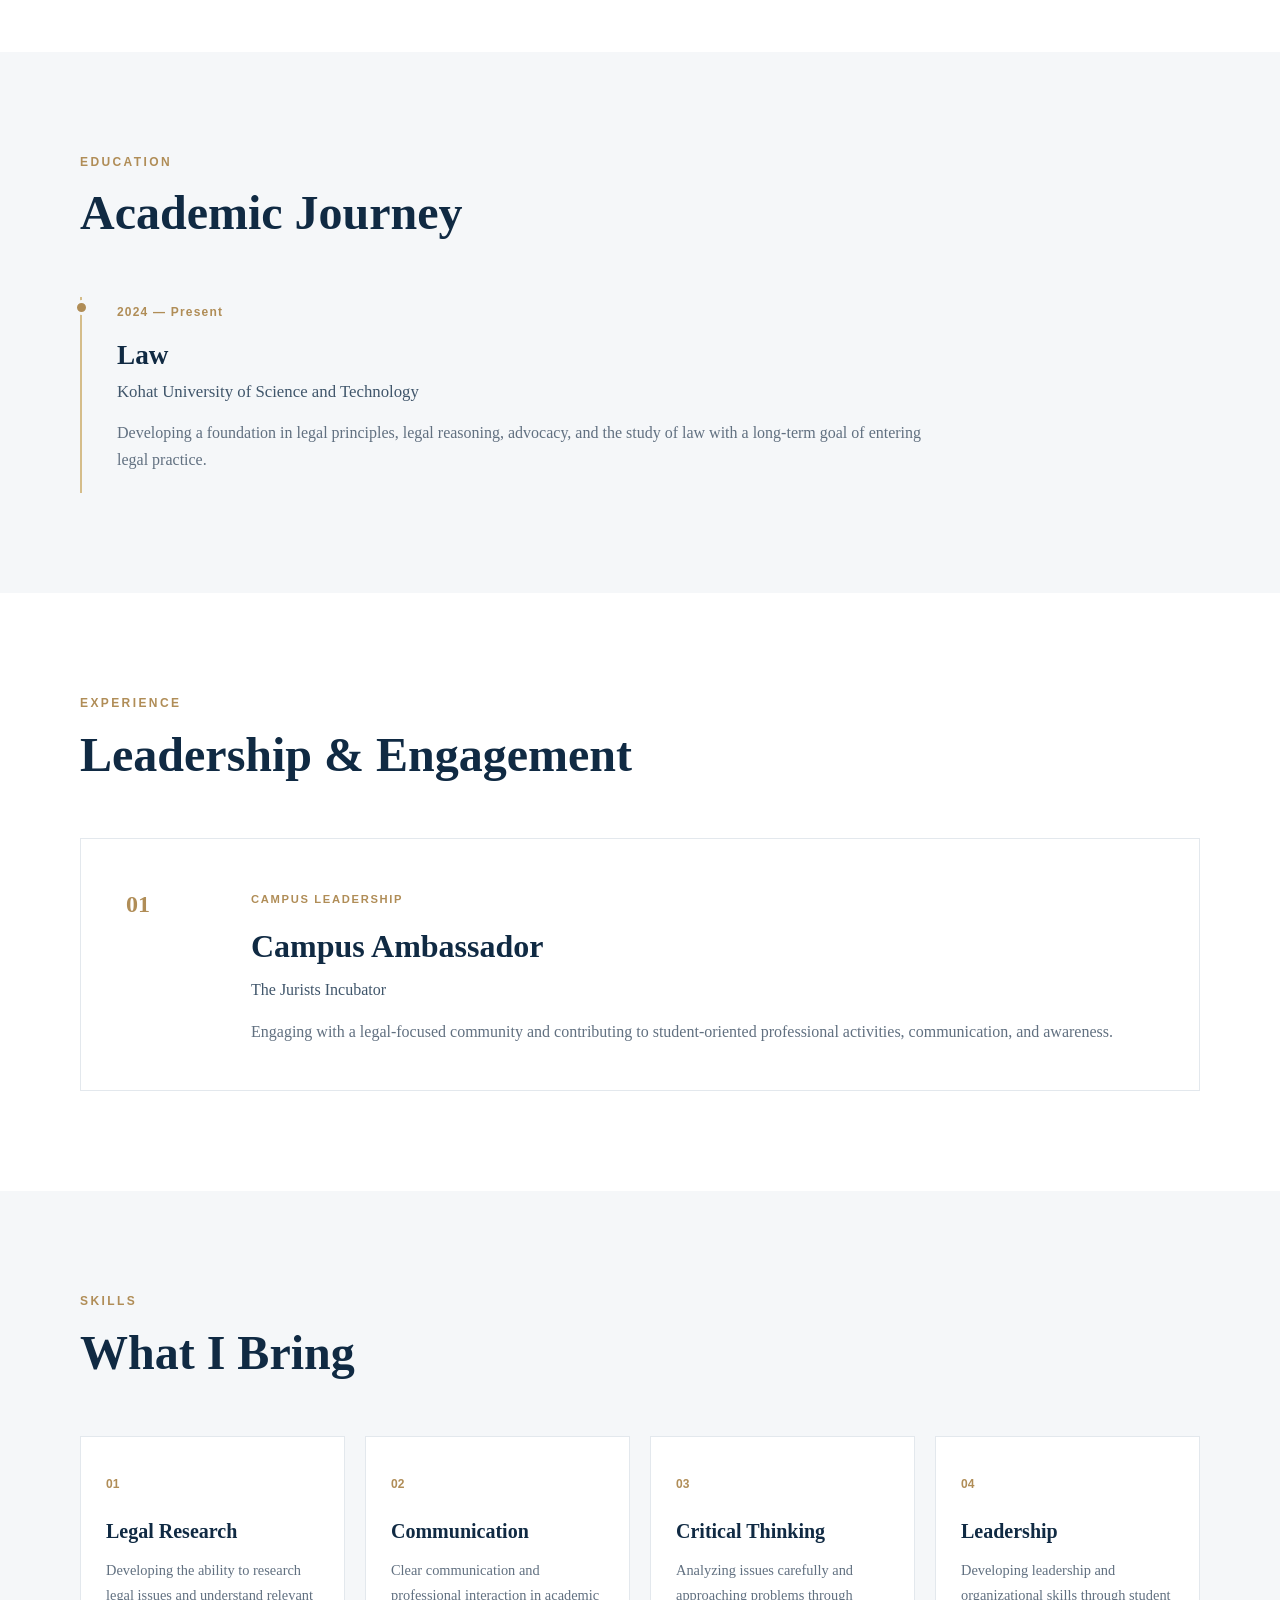
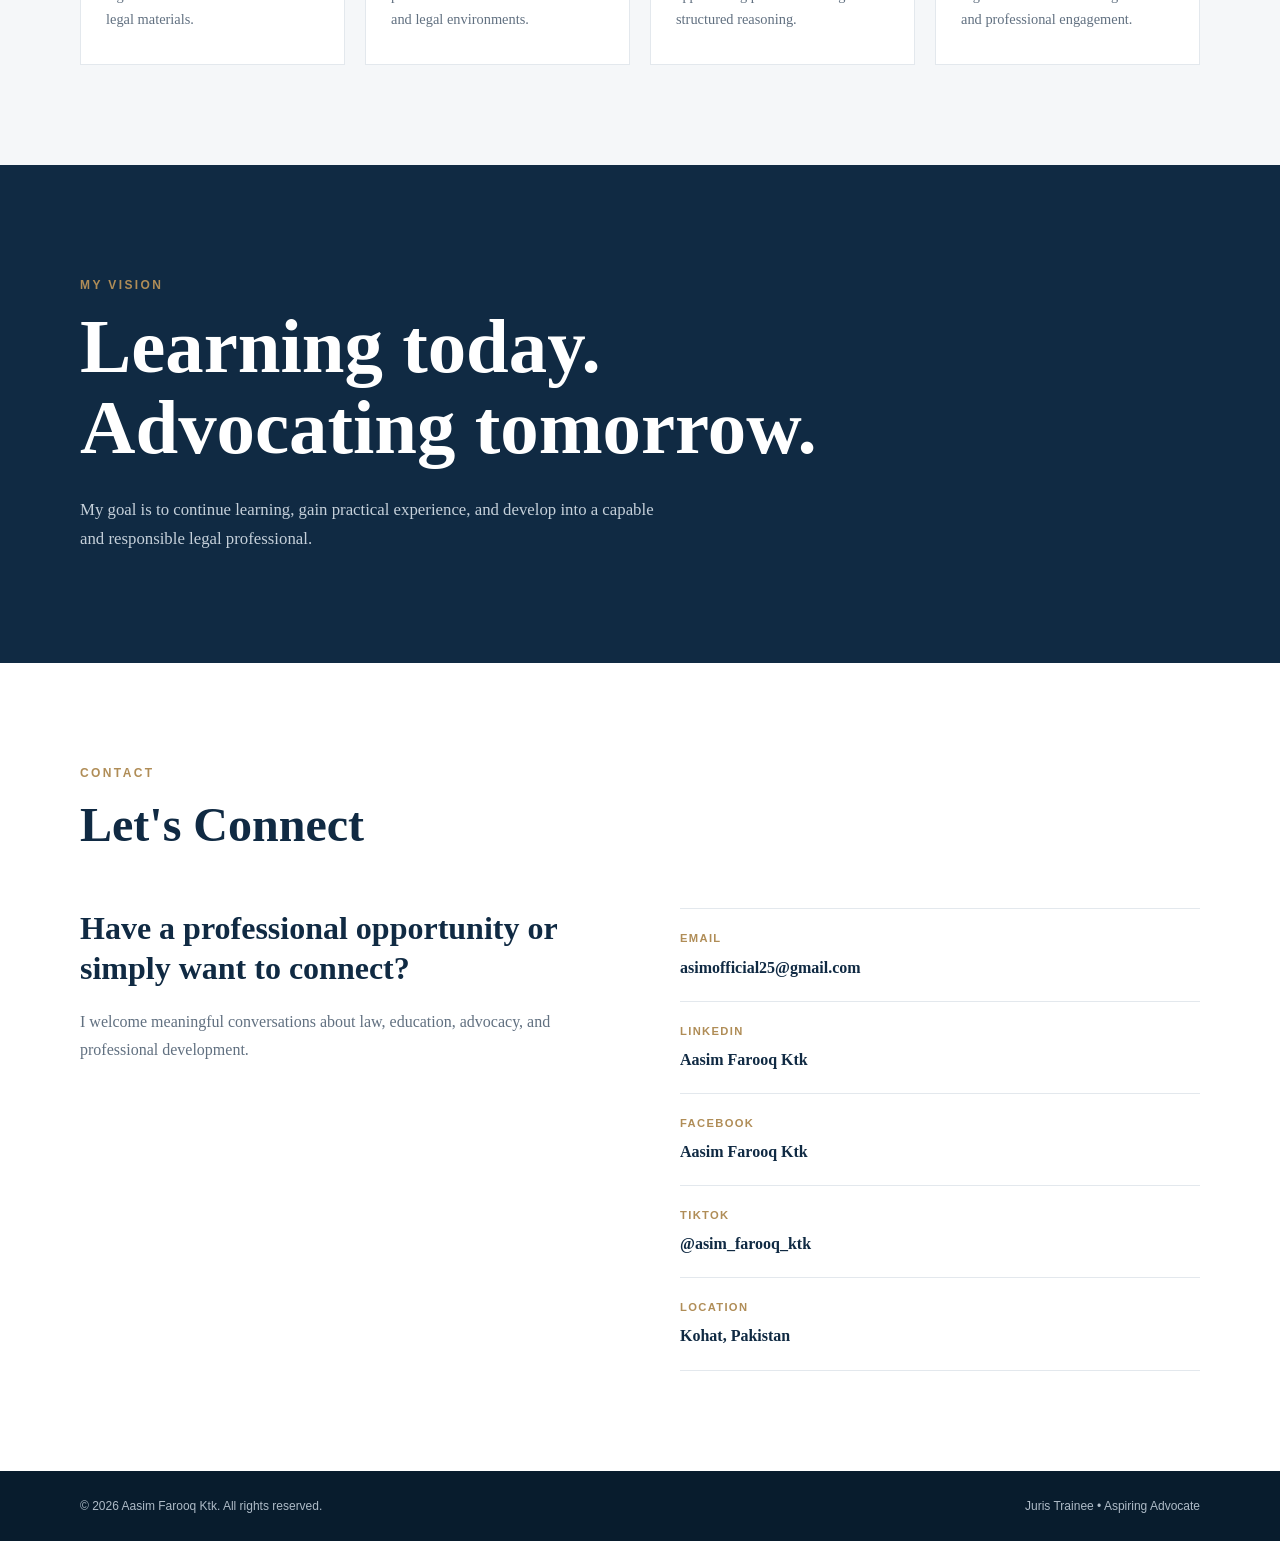
==== commit c380d499: "Update name from Aasim Farooq Khan to Aasim Farooq Ktk" ====
--- a/index.html
+++ b/index.html
@@ -393,19 +393,19 @@
                         >
                             <span>LinkedIn</span>
                             <strong>
-                                Aasim Farooq Khan
+                                Aasim Farooq Ktk
                             </strong>
                         </a>
 
                        <a
-    href="https://www.facebook.com/share/1T7kK171sd/"
+    href="https://www.facebook.com/profile.php?id=100082881855469"
     target="_blank"
     rel="noopener noreferrer"
     class="contact-item"
 >
     <span>Facebook</span>
     <strong>
-        Aasim Farooq Khan
+        Aasim Farooq Ktk
     </strong>
 </a>
 
